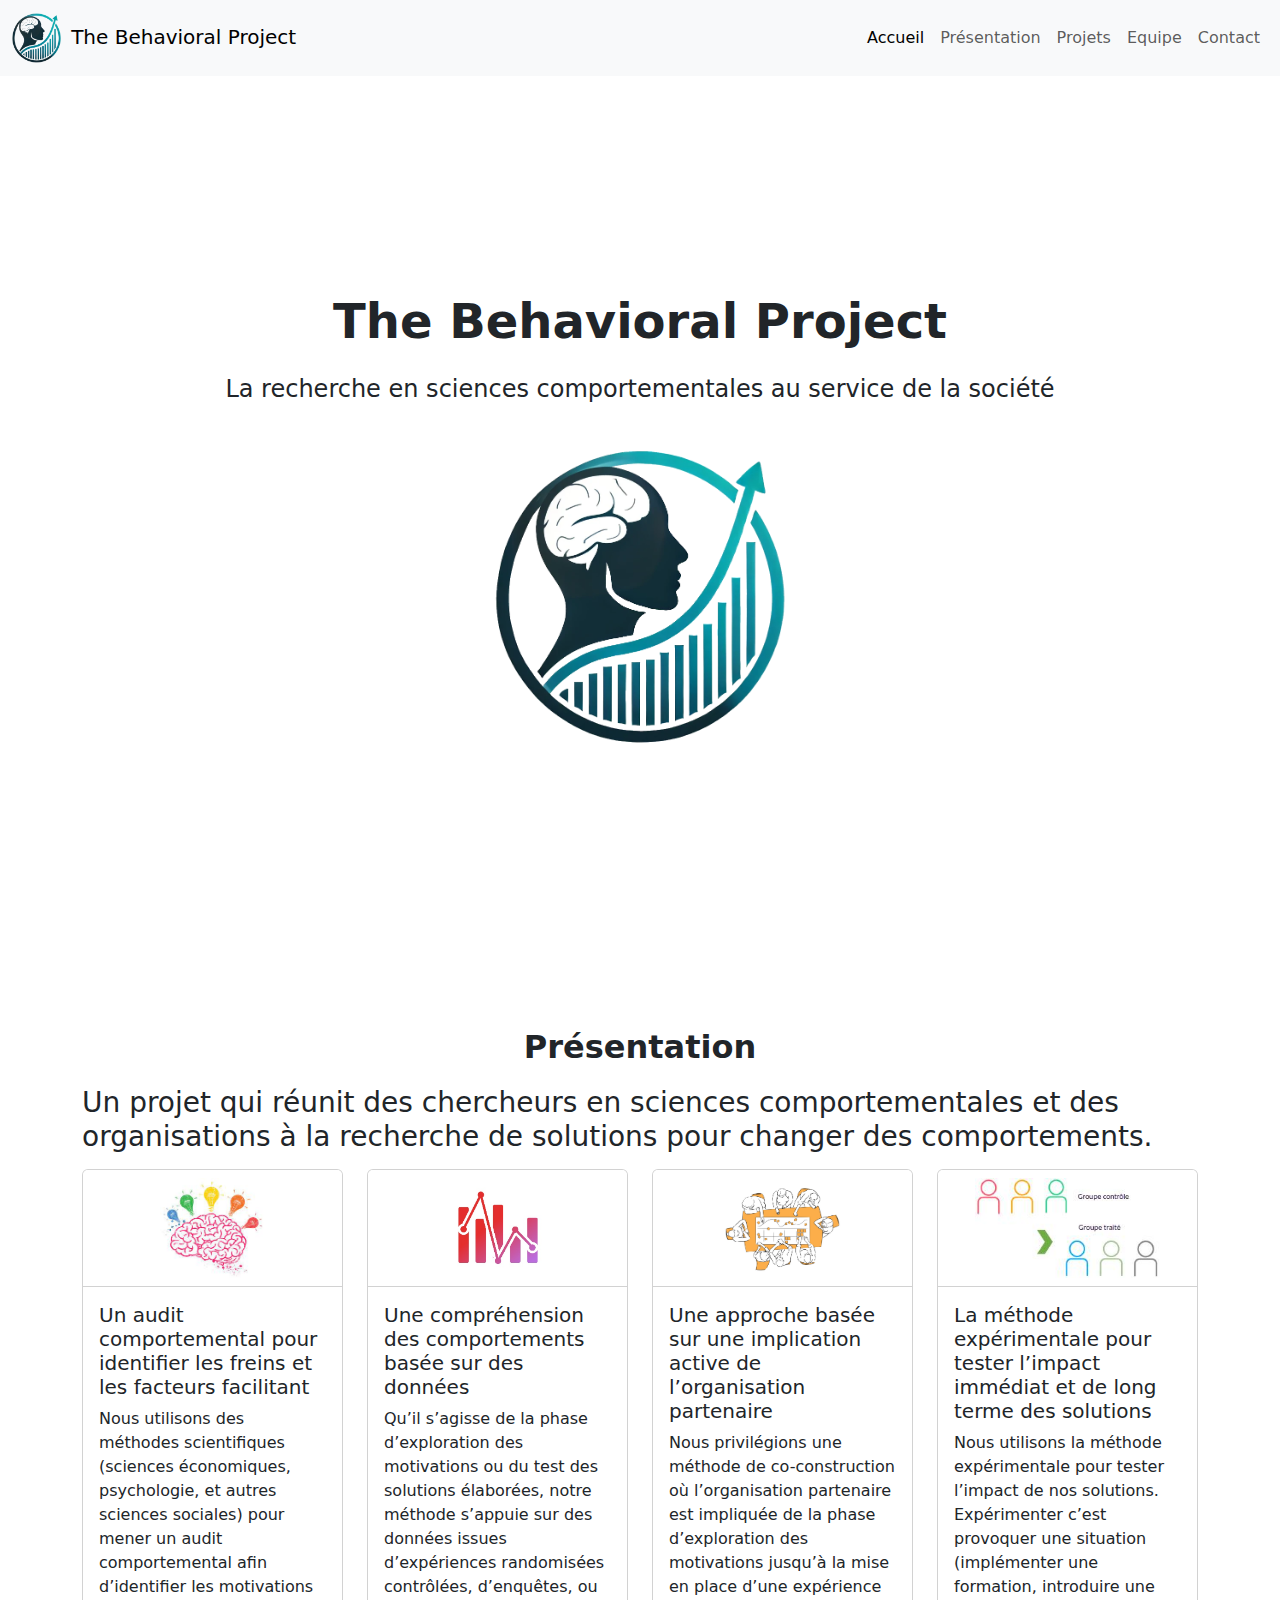
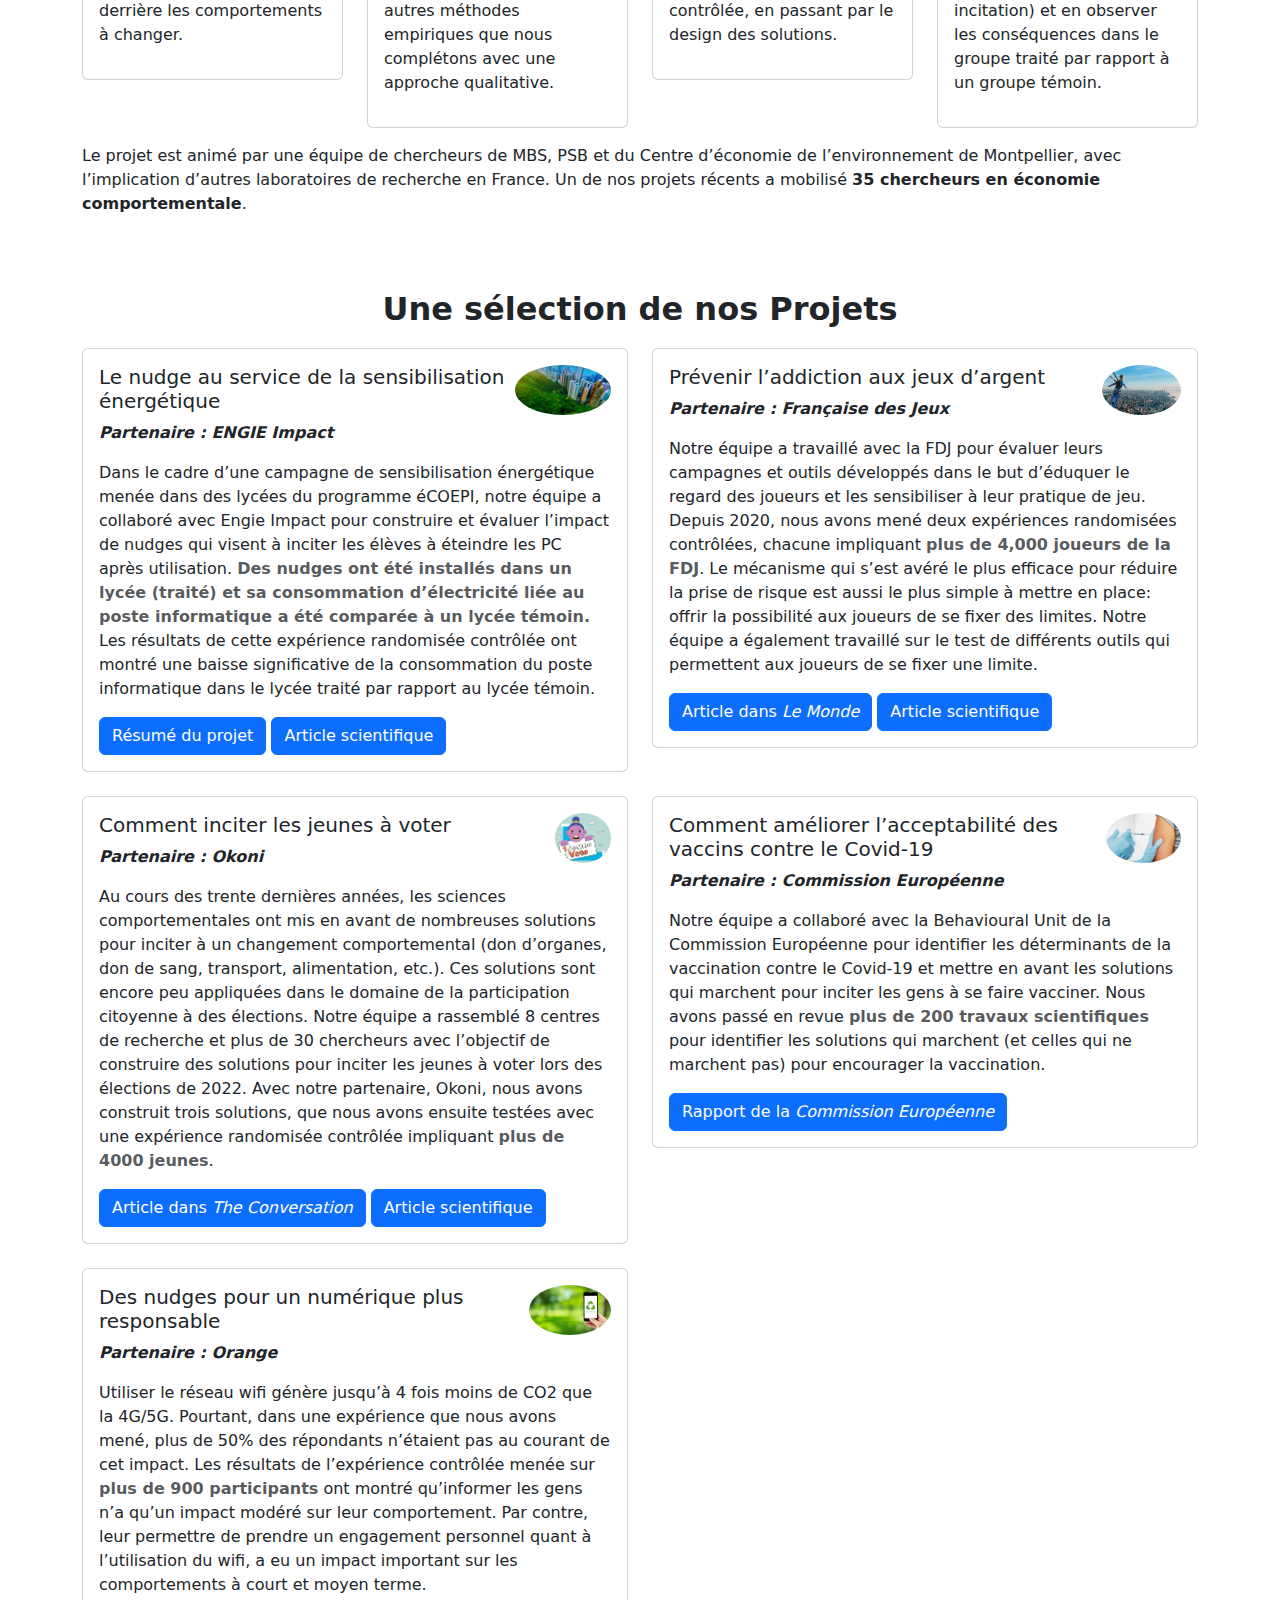
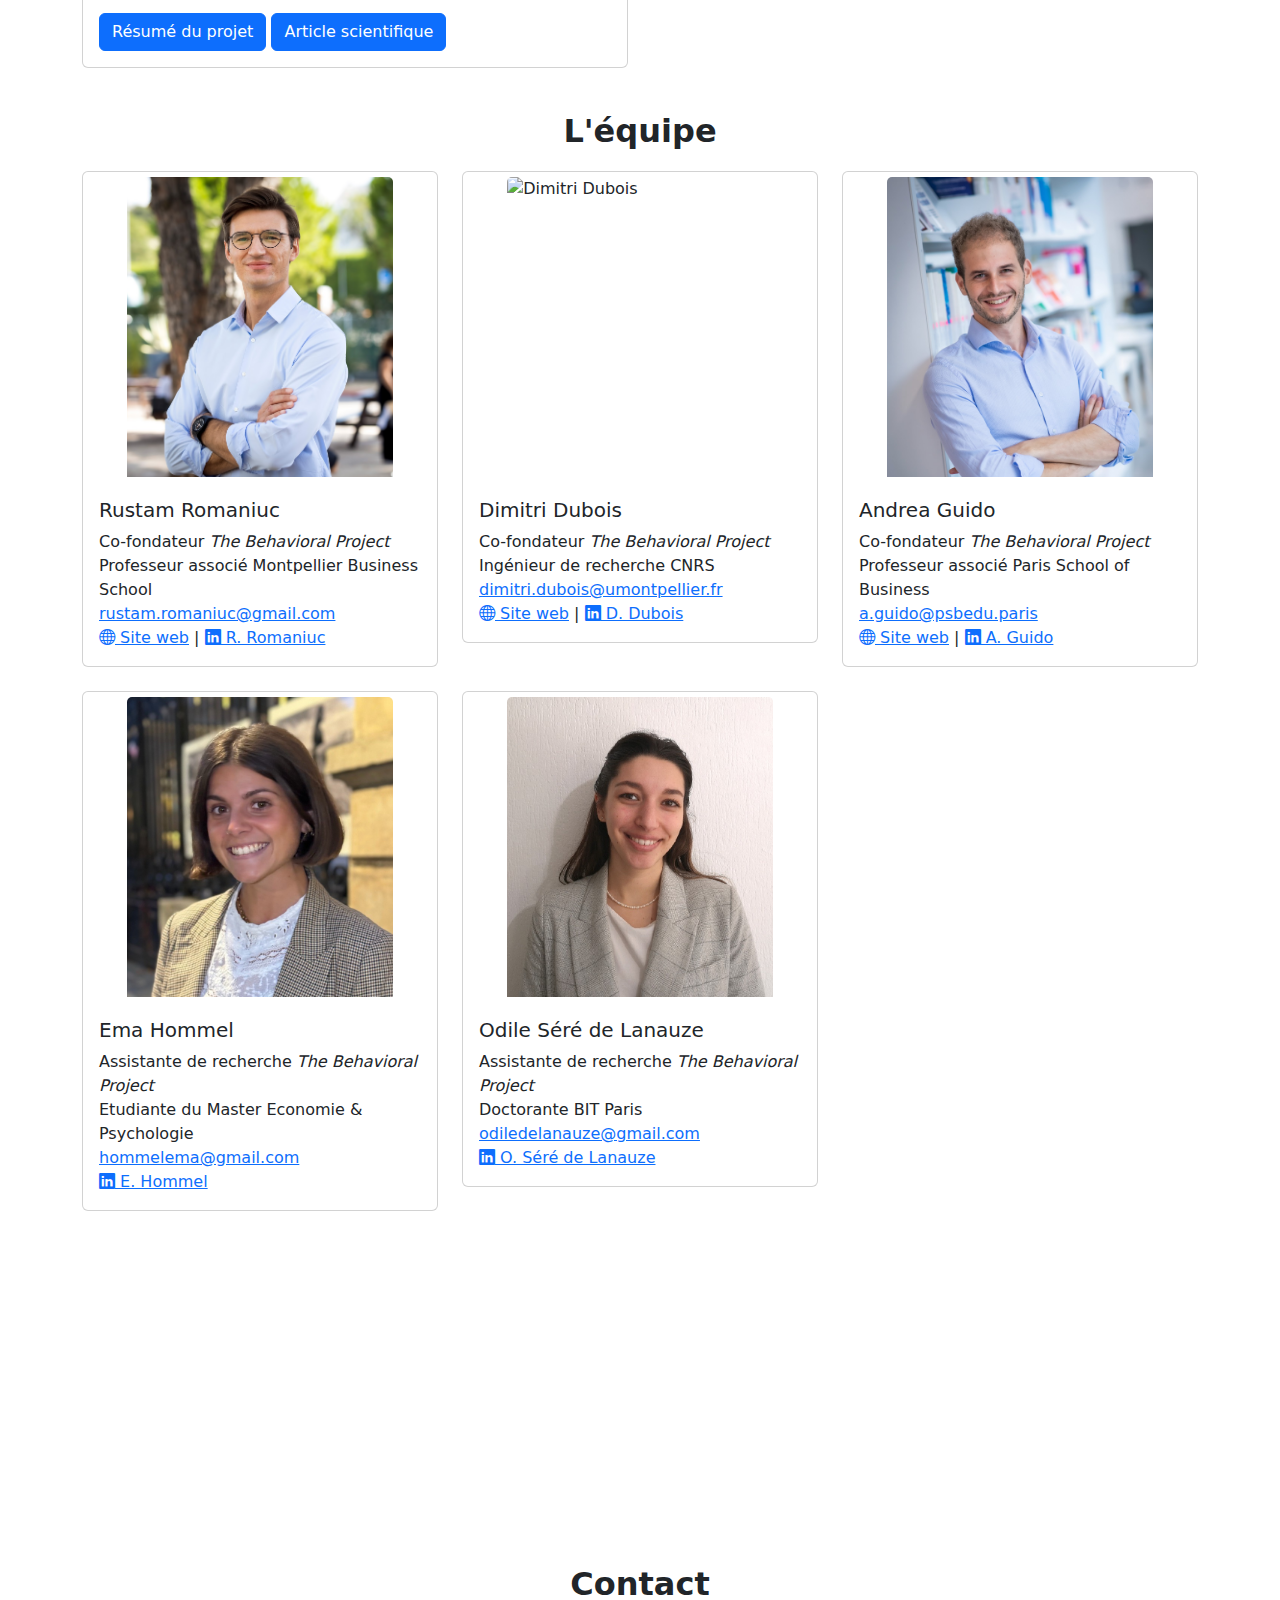
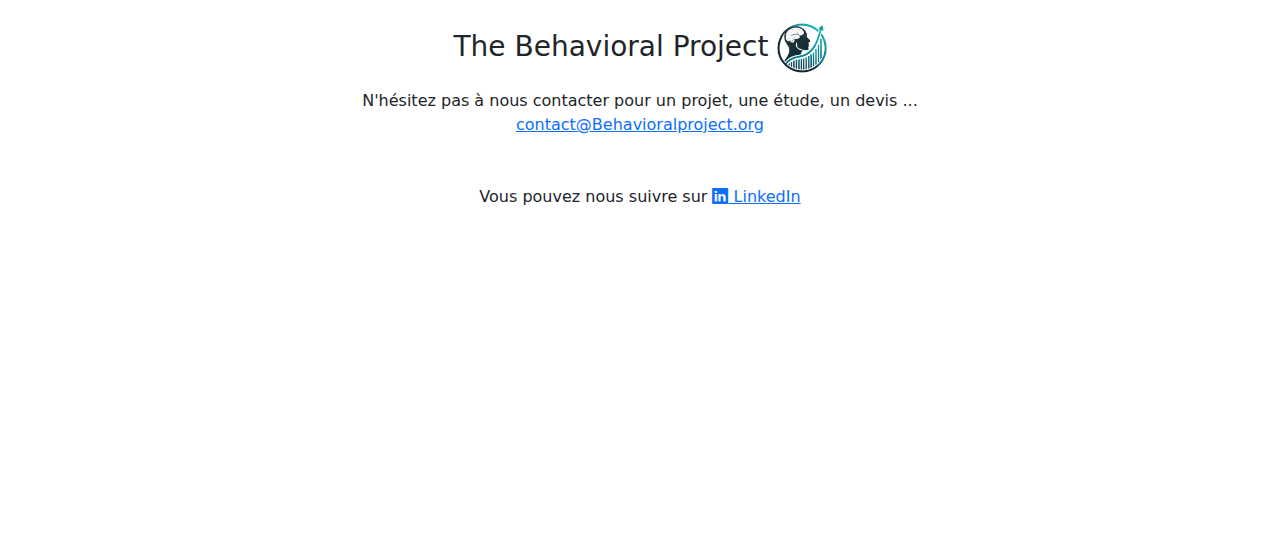
==== index.html @ 501f25bf "First version" ====
<!DOCTYPE html>
<html lang="fr">
<head>
    <meta charset="UTF-8">
    <meta name="viewport" content="width=device-width, initial-scale=1.0">
    <title>The Behavioral Project</title>
    <link href="https://cdn.jsdelivr.net/npm/bootstrap@5.3.0-alpha1/dist/css/bootstrap.min.css" rel="stylesheet">
    <link href="https://cdn.jsdelivr.net/npm/bootstrap-icons/font/bootstrap-icons.css" rel="stylesheet">
    <style>
        /* Correction pour éviter que le contenu ne soit caché derrière la barre de navigation fixe */
        body {
            padding-top: 70px; /* Ajustez cet espace selon la hauteur de la barre de navigation */
        }
        html {
            scroll-padding-top: 70px; /* Correction pour que le défilement place la section en haut */
        }
        .full-page-section {
            min-height: 100vh; /* La section occupe toute la hauteur de la fenêtre */
            display: flex;
            align-items: center; /* Centre le contenu verticalement */
            justify-content: center; /* Centre le contenu horizontalement */
        }
        .hero-section {
            padding: 100px 0;
            text-align: center;
        }
        .hero-title {
            font-size: 3rem;
            font-weight: bold;
        }
        .hero-subtitle {
            font-size: 1.5rem;
            margin-top: 20px;
        }
        .section-title {
            margin-top: 20px;
            margin-bottom: 20px;
            text-align: center;
            font-size: 2rem;
            font-weight: bold;
        }
        .card-img-top {
            width: 75%;             /* Largeur ajustée à 75% */
            height: 300px;          /* Hauteur fixe */
            object-fit: cover;      /* Recadre l'image pour couvrir l'espace */
            object-position: top;   /* Assure que le haut de l'image est toujours visible */
            display: block;         /* Nécessaire pour centrer l'image */
            margin: 5px auto;         /* Centre horizontalement l'image */
        }
        .linkedin-logo {
            width: 2em;  /* La largeur sera la même que la taille de la police de caractères de la ligne */
            height: auto; /* Garde les proportions de l'image */
            vertical-align: middle; /* Aligne verticalement l'image avec le texte */
        }
    </style>
</head>

<body>
    <!-- Navbar fixe -->
    <nav class="navbar navbar-expand-lg navbar-light bg-light fixed-top">
        <div class="container-fluid">
            <a class="navbar-brand" href="#"><img src="img/bp_logo.png" style="height: 50px; margin-right: 10px">The Behavioral Project</a>
            <button class="navbar-toggler" type="button" data-bs-toggle="collapse" data-bs-target="#navbarNav" aria-controls="navbarNav" aria-expanded="false" aria-label="Toggle navigation">
                <span class="navbar-toggler-icon"></span>
            </button>
            <div class="collapse navbar-collapse" id="navbarNav">
                <ul class="navbar-nav ms-auto">
                    <li class="nav-item">
                        <a class="nav-link active" href="#">Accueil</a>
                    </li>
                    <li class="nav-item">
                        <a class="nav-link" href="#presentation">Présentation</a>
                    </li>
                    <li class="nav-item">
                        <a class="nav-link" href="#projets">Projets</a>
                    </li>
                    <li class="nav-item">
                        <a class="nav-link" href="#equipe">Equipe</a>
                    </li>
                    <li class="nav-item">
                        <a class="nav-link" href="#contact">Contact</a>
                    </li>
                </ul>
            </div>
        </div>
    </nav>

    <!-- Hero Section -->
    <section class="full-page-section hero-section">
        <div class="container text-center">
            <h1 class="hero-title">The Behavioral Project</h1>
            <p class="hero-subtitle">La recherche en sciences comportementales au service de la société</p>
            <img src="img/bp_logo.png" alt="Logo" style="height :300px" class="mt-4">
        </div>
    </section>

    <!-- Présentation Section -->
    <section id="presentation" class="full-page-section">
        <div class="container">
            <h2 class="section-title">Présentation</h2>
            <h3 class="mb-3">
                Un projet qui réunit des chercheurs en sciences comportementales et des organisations à la recherche de solutions pour changer des comportements.
            </h3>
            <div class="row mb-3">
                <div class="col-md-3">
                    <div class="card">
                        <div class="card-header text-center bg-white">
                            <img src="img/projet_0.jpg" alt="proj0" style="height: 100px">
                        </div>
                        <div class="card-body">
                            <h5>Un audit comportemental pour identifier les freins et les facteurs facilitant</h5>
                            <p>
                                Nous utilisons des méthodes scientifiques (sciences économiques, psychologie, et autres sciences sociales) pour mener un audit comportemental afin d’identifier les motivations derrière les comportements à changer.
                            </p>
                        </div>
                    </div>
                </div>
                <div class="col-md-3">
                    <div class="card">
                        <div class="card-header text-center bg-white">
                            <img src="img/projet_1.jpg" alt="proj1" style="height: 100px">
                        </div>
                        <div class="card-body">
                            <h5>Une compréhension des comportements basée sur des données</h5>
                            <p>
                                Qu’il s’agisse de la phase d’exploration des motivations ou du test des solutions élaborées, notre méthode s’appuie sur des données issues d’expériences randomisées contrôlées, d’enquêtes, ou autres méthodes empiriques que nous complétons avec une approche qualitative.
                            </p>
                        </div>
                    </div>
                </div>
                <div class="col-md-3">
                    <div class="card">
                        <div class="card-header text-center bg-white">
                            <img src="img/projet_2.jpg" alt="proj2" style="height: 100px">
                        </div>
                        <div class="card-body">
                            <h5>Une approche basée sur une implication active de l’organisation partenaire</h5>
                            <p>
                                Nous privilégions une méthode de co-construction où l’organisation partenaire est impliquée de la phase d’exploration des motivations jusqu’à la mise en place d’une expérience contrôlée, en passant par le design des solutions.
                            </p>
                        </div>
                    </div>
                </div>
                <div class="col-md-3">
                    <div class="card">
                        <div class="card-header text-center bg-white">
                            <img src="img/projet_3.jpg" alt="proj3" style="height: 100px">
                        </div>
                        <div class="card-body">
                            <h5>La méthode expérimentale pour tester l’impact immédiat et de long terme des solutions</h5>
                            <p>
                                Nous utilisons la méthode expérimentale pour tester l’impact de nos solutions. Expérimenter c’est provoquer une situation (implémenter une formation, introduire une incitation) et en observer les conséquences dans le groupe traité par rapport à un groupe témoin.
                            </p>
                        </div>
                    </div>
                </div>
            </div>
            <p>
                Le projet est animé par une équipe de chercheurs de MBS, PSB et du Centre d’économie de l’environnement de Montpellier, avec l’implication d’autres laboratoires de recherche en France. Un de nos projets récents a mobilisé <strong>35 chercheurs en économie comportementale</strong>.
            </p>
        </div>
    </section>

    <!-- Projets Section -->
    <section id="projets" class="full-page-section">
        <div class="container">
            <h2 class="section-title">Une sélection de nos Projets</h2>
            <div class="row">
                <!-- Exemple de projet 1 -->
                <div class="col-md-6">
                    <div class="card mb-4">
                        <div class="card-body">
                            <img src="img/projet_engie.png" alt="Projet Engie" style="float: right; height: 50px; border-radius: 50%">
                            <h5 class="card-title">Le nudge au service de la sensibilisation énergétique</h5>
                            <p class="card-text fst-italic fw-bold">Partenaire : ENGIE Impact</p>
                            <p class="card-text">
                                Dans le cadre d’une campagne de sensibilisation énergétique menée dans des lycées du programme éCOEPI, notre équipe a collaboré avec Engie Impact pour construire et évaluer l’impact de nudges qui visent à inciter les élèves à éteindre les PC après utilisation. <span class="fw-bold text-muted">Des nudges ont été installés dans un lycée (traité) et sa consommation d’électricité liée au poste informatique a été comparée à un lycée témoin.</span> Les résultats de cette expérience randomisée contrôlée ont montré une baisse significative de la consommation du poste informatique dans le lycée traité par rapport au lycée témoin.
                            </p>
                            <a href="https://ecoepi.centre-valdeloire.fr/2024/01/16/le-nudge-au-service-de-la-sensibilisation-energetique/" target="_blank" class="btn btn-primary" title="Voir le résumé du projet">Résumé du projet</a>
                            <a href="https://hal.science/CEE-M/hal-04677585v1" target="_blank" class="btn btn-primary" title="Voir l'article scientifique issu de la collaboration">Article scientifique</a>
                        </div>
                    </div>
                </div>
                <!-- Exemple de projet 2 -->
                <div class="col-md-6">
                    <div class="card mb-4">
                        <div class="card-body">
                            <img src="img/projet_fdj.png" alt="Projet FDJ" style="float: right; height: 50px; border-radius: 50%">
                            <h5 class="card-title">Prévenir l’addiction aux jeux d’argent</h5>
                            <p class="card-text fst-italic fw-bold">Partenaire : Française des Jeux</p>
                            <p class="card-text">
                                Notre équipe a travaillé avec la FDJ pour évaluer leurs campagnes et outils développés dans le but d’éduquer le regard des joueurs et les sensibiliser à leur pratique de jeu. Depuis 2020, nous avons mené deux expériences randomisées contrôlées, chacune impliquant <span class="text-muted fw-bold">plus de 4,000 joueurs de la FDJ</span>. Le mécanisme qui s’est avéré le plus efficace pour réduire la prise de risque est aussi le plus simple à mettre en place: offrir la possibilité aux joueurs de se fixer des limites. Notre équipe a également travaillé sur le test de différents outils qui permettent aux joueurs de se fixer une limite.
                            </p>
                            <a href="https://www.lemonde.fr/idees/article/2024/08/12/comment-les-operateurs-de-jeu-d-argent-rendent-inutiles-les-outils-de-prevention-de-l-addiction_6277388_3232.html" target="_blank" class="btn btn-primary" title="Un résumé de nos travaux les plus récents sur les outils de prévention">
                            Article dans <span class="fst-italic">Le Monde</span></a>
                            <a href="https://hal.inrae.fr/hal-04193948v1/document" target="_blank" class="btn btn-primary" title="Voir l'article scientifique issu de la collaboration">Article scientifique</a>
                        </div>
                    </div>
                </div>
            </div>
            <div class="row">
                <!-- Exemple de projet 3 -->
                <div class="col-md-6">
                    <div class="card mb-4">
                        <div class="card-body">
                            <img src="img/projet_vote.png" alt="Projet Vote" style="float: right; height: 50px; border-radius: 50%">
                            <h5 class="card-title">Comment inciter les jeunes à voter</h5>
                            <p class="card-text fst-italic fw-bold">Partenaire : Okoni</p>
                            <p class="card-text">
                                Au cours des trente dernières années, les sciences comportementales ont mis en avant de nombreuses solutions pour inciter à un changement comportemental (don d’organes, don de sang, transport, alimentation, etc.). Ces solutions sont encore peu appliquées dans le domaine de la participation citoyenne à des élections. Notre équipe a rassemblé 8 centres de recherche et plus de 30 chercheurs avec l’objectif de construire des solutions pour inciter les jeunes à voter lors des élections de 2022. Avec notre partenaire, Okoni, nous avons construit trois solutions, que nous avons ensuite testées avec une expérience randomisée contrôlée impliquant <span class="text-muted fw-bold">plus de 4000 jeunes</span>.
                            </p>
                            <a href="https://theconversation.com/comment-faire-pour-inciter-les-jeunes-a-voter-179245" target="_blank" class="btn btn-primary" title="Un résumé du projet">Article dans <span class="fst-italic">The Conversation</span></a>
                            <a href="https://hal.inrae.fr/hal-04677596" target="_blank" class="btn btn-primary" title="Voir l'article scientifique issu de la collaboration">Article scientifique</a>
                        </div>
                    </div>
                </div>
                <!-- Exemple de projet 4 -->
                <div class="col-md-6">
                    <div class="card mb-4">
                        <div class="card-body">
                            <img src="img/projet_vaccination.png" alt="Projet Vaccination" style="float: right; height: 50px; border-radius: 50%">
                            <h5 class="card-title">Comment améliorer l’acceptabilité des vaccins contre le Covid-19</h5>
                            <p class="card-text fst-italic fw-bold">Partenaire : Commission Européenne</p>
                            <p class="card-text">
                                Notre équipe a collaboré avec la Behavioural Unit de la Commission Européenne pour identifier les déterminants de la vaccination contre le Covid-19 et mettre en avant les solutions qui marchent pour inciter les gens à se faire vacciner. Nous avons passé en revue <span class="text-muted fw-bold">plus de 200 travaux scientifiques</span> pour identifier les solutions qui marchent (et celles qui ne marchent pas) pour encourager la vaccination.
                            </p>
                            <a href="https://publications.jrc.ec.europa.eu/repository/handle/JRC133066" target="_blank" class="btn btn-primary" title="Consulter le rapport publié par la Commission">Rapport de la <span class="fst-italic">Commission Européenne</span></a>
                        </div>
                    </div>
                </div>
            </div>
            <div class="row">
                <!-- Exemple de projet 3 -->
                <div class="col-md-6">
                    <div class="card mb-4">
                        <div class="card-body">
                            <img src="img/projet_orange.png" alt="Projet Orange" style="float: right; height: 50px; border-radius: 50%">
                            <h5 class="card-title">Des nudges pour un numérique plus responsable</h5>
                            <p class="card-text fst-italic fw-bold">Partenaire : Orange</p>
                            <p class="card-text">
                                Utiliser le réseau wifi génère jusqu’à 4 fois moins de CO2 que la 4G/5G. Pourtant, dans une expérience que nous avons mené, plus de 50% des répondants n’étaient pas au courant de cet impact. Les résultats de l’expérience contrôlée menée sur <span class="text-muted fw-bold">plus de 900 participants</span> ont montré qu’informer les gens n’a qu’un impact modéré sur leur comportement. Par contre, leur permettre de prendre un engagement personnel quant à l’utilisation du wifi, a eu un impact important sur les comportements à court et moyen terme.
                            </p>
                            <a href="https://hellofuture.orange.com/fr/des-nudges-pour-un-numerique-plus-responsable/" target="_blank" class="btn btn-primary" title="Un résumé du projet">Résumé du projet</a>
                            <a href="https://www.dropbox.com/scl/fi/n9dowexms2jt3n5m6xgm1/V9.pdf?rlkey=mkzv5gcsxmkw0r4hv6vnd8vy9&dl=0" target="_blank" class="btn btn-primary" title="Voir l'article scientifique issu de la collaboration">Article scientifique</a>
                        </div>
                    </div>
                </div>
                <!-- Exemple de projet 6 -->
                <div class="col-md-6">
                    <!-- <div class="card mb-4">
                        <div class="card-body">
                            <h5 class="card-title">Comment améliorer l’acceptabilité des vaccins contre le Covid-19</h5>
                            <p class="card-text fst-italic fw-bold">Partenaire : Commission Européenne</p>
                            <p class="card-text">
                                Notre équipe a collaboré avec la Behavioural Unit de la Commission Européenne pour identifier les déterminants de la vaccination contre le Covid-19 et mettre en avant les solutions qui marchent pour inciter les gens à se faire vacciner. Nous avons passé en revue <span class="text-muted fw-bold">plus de 200 travaux scientifiques</span> pour identifier les solutions qui marchent (et celles qui ne marchent pas) pour encourager la vaccination.
                            </p>
                            <a href="https://publications.jrc.ec.europa.eu/repository/handle/JRC133066" target="_blank" class="btn btn-primary" title="Consulter le rapport publié par la Commission">Rapport publié par la Commission</a>
                        </div>
                    </div> -->
                </div>
            </div>

        </div>
    </section>

    <!-- Equipe Section -->
    <section id="equipe" class="full-page-section">
        <div class="container">
            <h2 class="section-title">L'équipe</h2>
            <div class="row">
                <div class="col-md-4">
                    <div class="card mb-4">
                        <img src="img/Rustam_Romaniuc.jpg" class="card-img-top" alt="Rustam Romaniuc">
                        <div class="card-body">
                            <h5 class="card-title">Rustam Romaniuc</h5>
                            <p class="card-text">
                                Co-fondateur <span class="fst-italic">The Behavioral Project</span><br>
                                Professeur associé Montpellier Business School<br>
                                <a href="mailto:rustam.romaniuc@gmail.com">rustam.romaniuc@gmail.com</a><br>
                                <a href="https://sites.google.com/site/rustamromaniuc/home" target="_blank"><i class="bi bi-globe"></i> Site web</a> |                                <a href="https://www.linkedin.com/in/rustam-romaniuc-5b9aa233/" target="_blank"><i class="bi bi-linkedin"></i> R. Romaniuc</a>
                            </p>
                        </div>
                    </div>
                </div>
                <div class="col-md-4">
                    <div class="card mb-4">
                        <img src="img/Dimitri_Dubois.png" class="card-img-top" alt="Dimitri Dubois">
                        <div class="card-body">
                            <h5 class="card-title">Dimitri Dubois</h5>
                            <p class="card-text">
                                Co-fondateur <span class="fst-italic">The Behavioral Project</span><br>
                                Ingénieur de recherche CNRS<br>
                                <a href="mailto:dimitri.dubois@umontpellier.fr">dimitri.dubois@umontpellier.fr</a> <br>
                                <a href="https://www.duboishome.info/dimitri/" target="_blank"><i class="bi bi-globe"></i> Site web</a> |                                <a href="https://www.linkedin.com/in/dimitridubois/" target="_blank"><i class="bi bi-linkedin"></i> D. Dubois</a>

                            </p>
                        </div>
                    </div>
                </div>
                <div class="col-md-4">
                    <div class="card mb-4">
                        <img src="img/Andrea_Guido.jpg" class="card-img-top" alt="Andrea Guido">
                        <div class="card-body">
                            <h5 class="card-title">Andrea Guido</h5>
                            <p class="card-text">
                                Co-fondateur <span class="fst-italic">The Behavioral Project</span><br>
                                Professeur associé Paris School of Business<br>
                                <a href="mailto:a.guido@psbedu.paris">a.guido@psbedu.paris</a> <br>
                                <a href="https://sites.google.com/site/andreaguidouni/home" target="_blank"><i class="bi bi-globe"></i> Site web</a> |                                <a href="https://www.linkedin.com/in/andrea-guido-709583216/" target="_blank"><i class="bi bi-linkedin"></i> A. Guido</a>
                            </p>
                        </div>
                    </div>
                </div>
            </div>
            <!-- seconde ligne de membres -->
            <div class="row">
                <div class="col-md-4">
                    <div class="card mb-4">
                        <img src="img/Ema_Hommel.jpg" class="card-img-top" alt="Ema Hommel">
                        <div class="card-body">
                            <h5 class="card-title">Ema Hommel</h5>
                            <p class="card-text">
                                Assistante de recherche <span class="fst-italic">The Behavioral Project</span><br>
                                Etudiante du Master Economie & Psychologie<br>
                                <a href="mailto:hommelema@gmail.com">hommelema@gmail.com</a><br>
                                <a href="https://www.linkedin.com/in/ema-hommel-837ab4263/" target="_blank"><i class="bi bi-linkedin"></i> E. Hommel</a>
                            </p>
                        </div>
                    </div>
                </div>
                <div class="col-md-4">
                    <div class="card mb-4">
                        <img src="img/Odile_SereDeLanauze.jpg" class="card-img-top" alt="Odile Séré de Lanauze">
                        <div class="card-body">
                            <h5 class="card-title">Odile Séré de Lanauze</h5>
                            <p class="card-text">
                                Assistante de recherche <span class="fst-italic">The Behavioral Project</span><br>
                                Doctorante BIT Paris<br>
                                <a href="mailto:odiledelanauze@gmail.com">odiledelanauze@gmail.com</a> <br>
                                <a href="https://www.linkedin.com/in/odile-s%C3%A9r%C3%A9-de-lanauze-034b33207/" target="_blank"><i class="bi bi-linkedin"></i> O. Séré de Lanauze</a>

                            </p>
                        </div>
                    </div>
                </div>
                <div class="col-md-4">
                    <!-- <div class="card mb-4">
                        <img src="img/Andrea_Guido.jpg" class="card-img-top" alt="Andrea Guido">
                        <div class="card-body">
                            <h5 class="card-title">Andrea Guido</h5>
                            <p class="card-text">
                                Co-fondateur <span class="fst-italic">The Behavioral Project</span><br>
                                Professeur associé Paris School of Business<br>
                                <a href="mailto:a.guido@psbedu.paris">a.guido@psbedu.paris</a> <br>
                                <a href="https://sites.google.com/site/andreaguidouni/home" target="_blank"><i class="bi bi-globe"></i> Site web</a> |                                <a href="https://www.linkedin.com/in/andrea-guido-709583216/" target="_blank"><i class="bi bi-linkedin"></i> A. Guido</a>
                            </p>
                        </div>
                    </div> -->
                </div>
            </div>
        </div>
    </section>

    <!-- Contact Section -->
    <section id="contact" class="full-page-section">
        <div class="container text-center">
            <h2 class="section-title">Contact</h2>
            <h3 class="mb-3">The Behavioral Project <img src="img/bp_logo.png" alt="The Behavioral Project" style="height: 50px"></h3>
            <p>
                N'hésitez pas à nous contacter pour un projet, une étude, un devis ... <br>
                <a href="mailto:contact@Behavioralproject.org">contact@Behavioralproject.org</a>
            </p>
            <p class="mt-5">
                Vous pouvez nous suivre sur
                <a href="https://www.linkedin.com/company/behavior-solutions-for-good/"><i class="bi bi-linkedin"></i> LinkedIn</a>
            </p>
        </div>
    </section>

    <script src="https://cdn.jsdelivr.net/npm/bootstrap@5.3.0-alpha1/dist/js/bootstrap.bundle.min.js"></script>
</body>
</html>
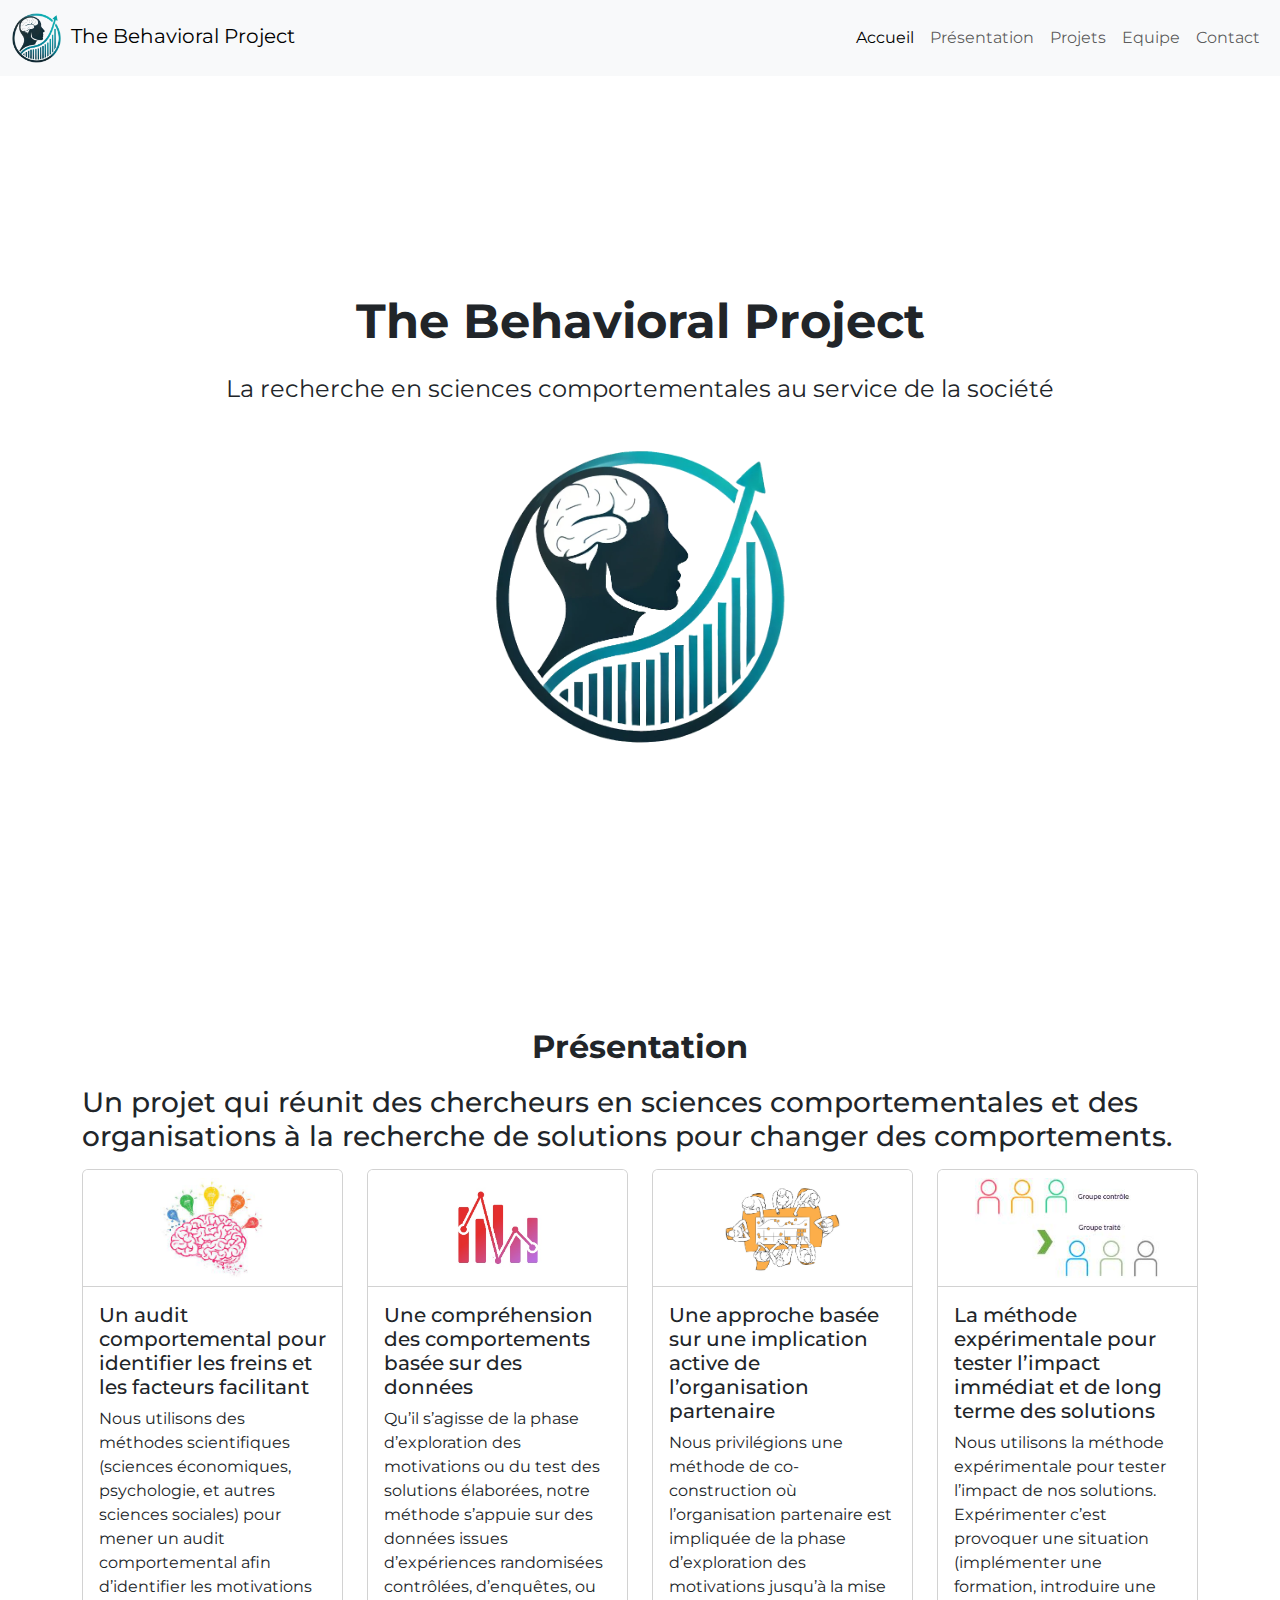
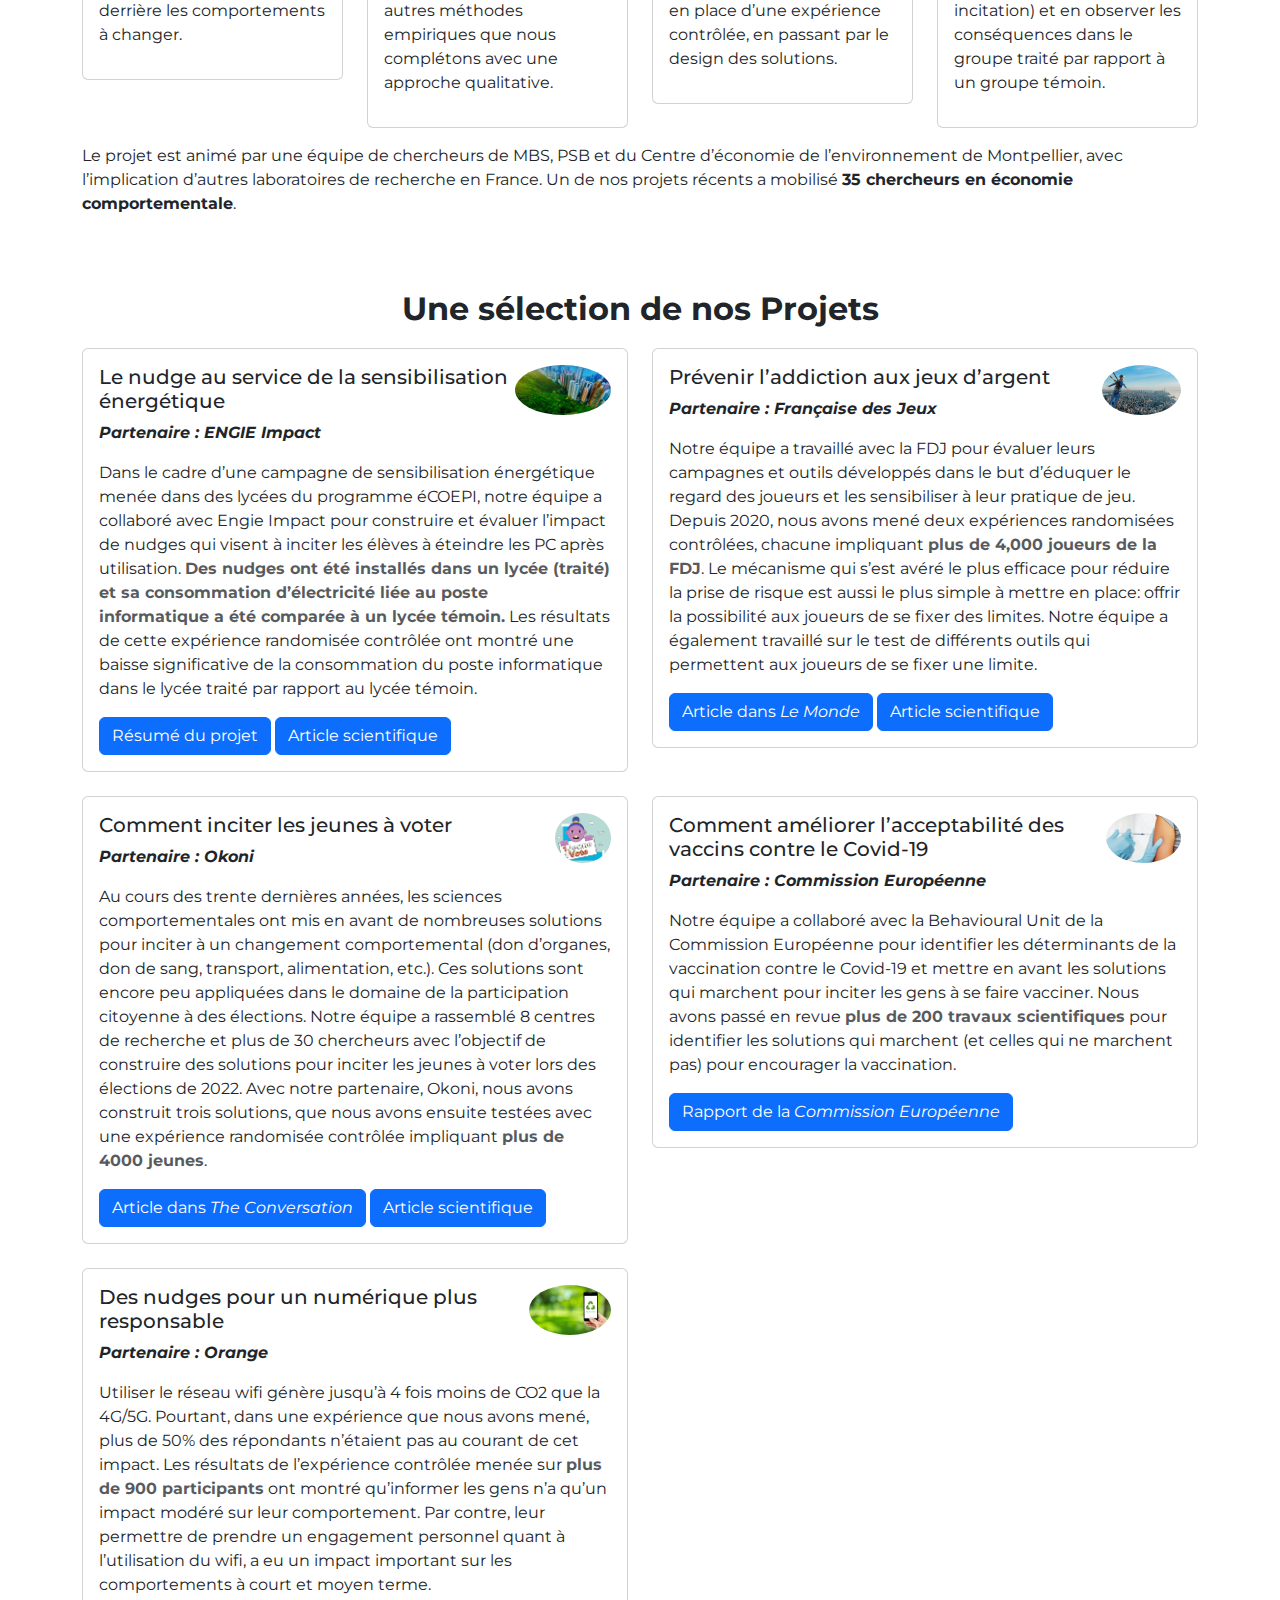
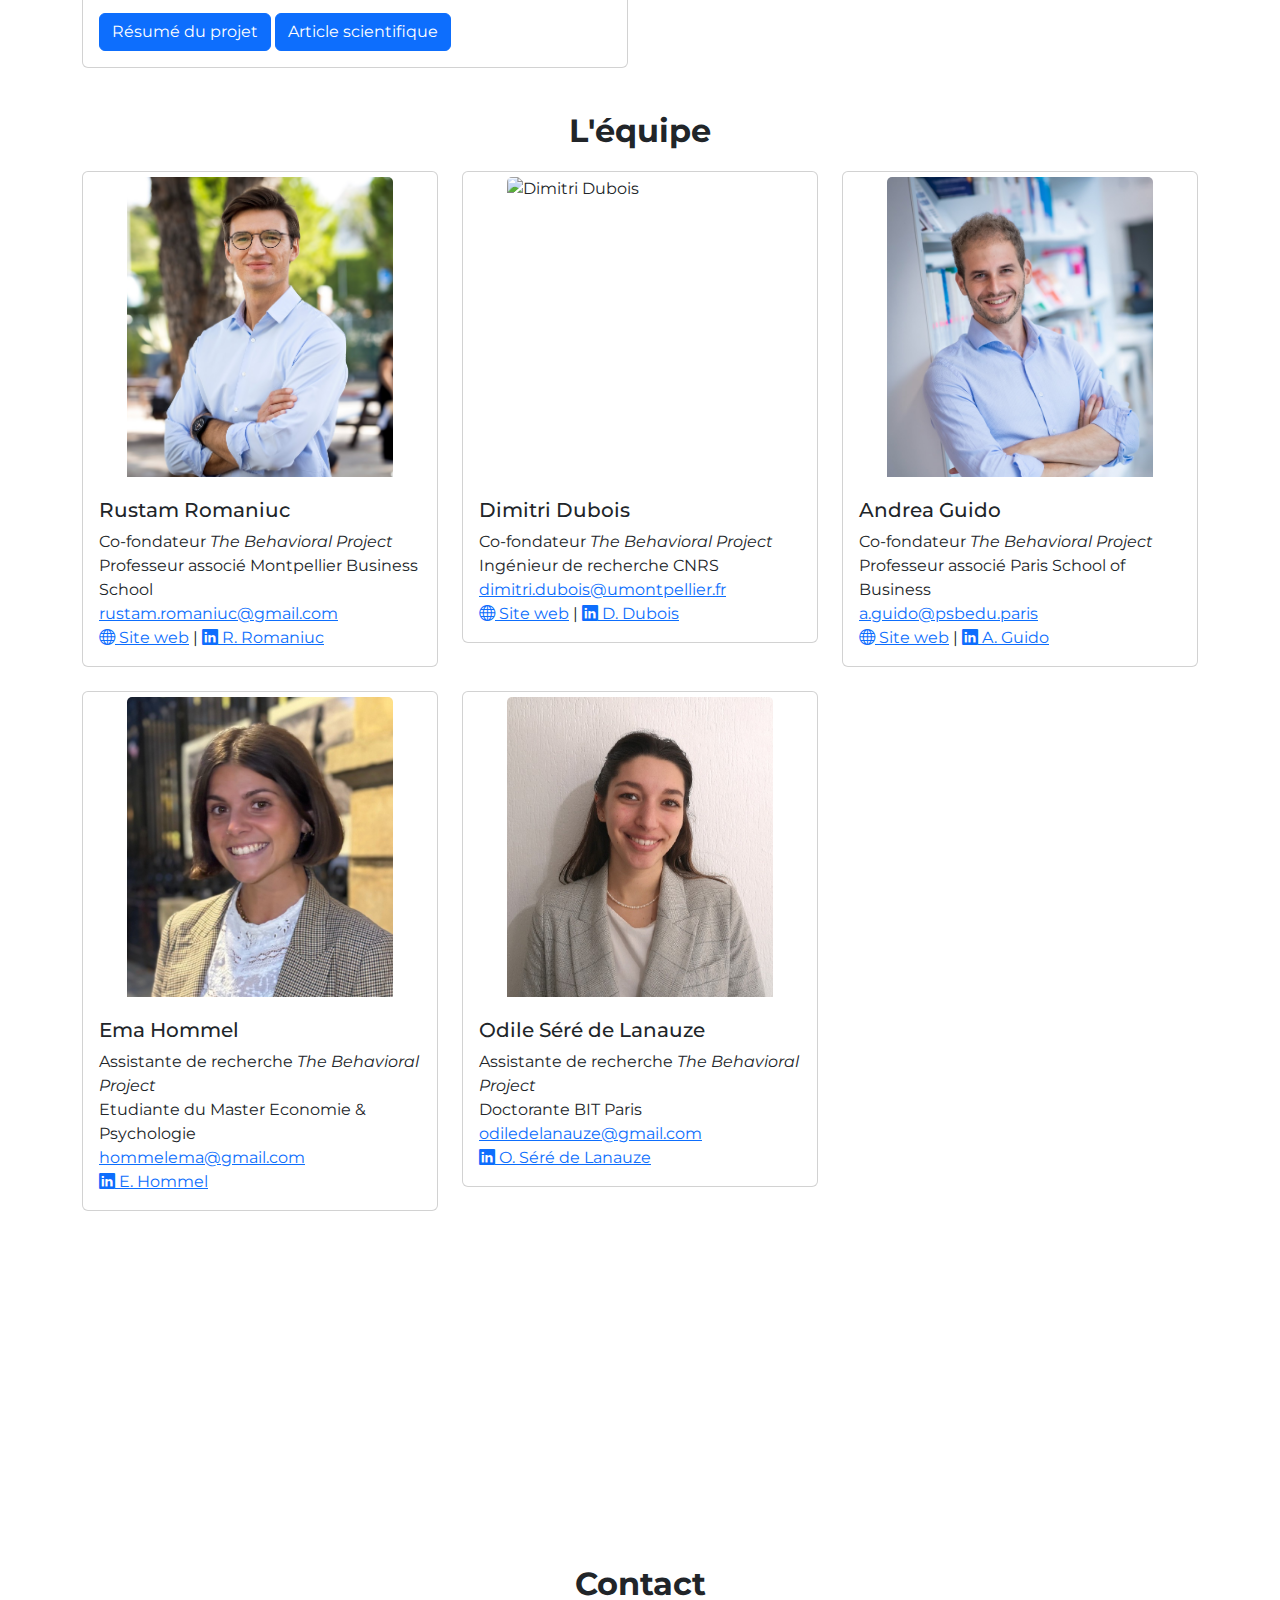
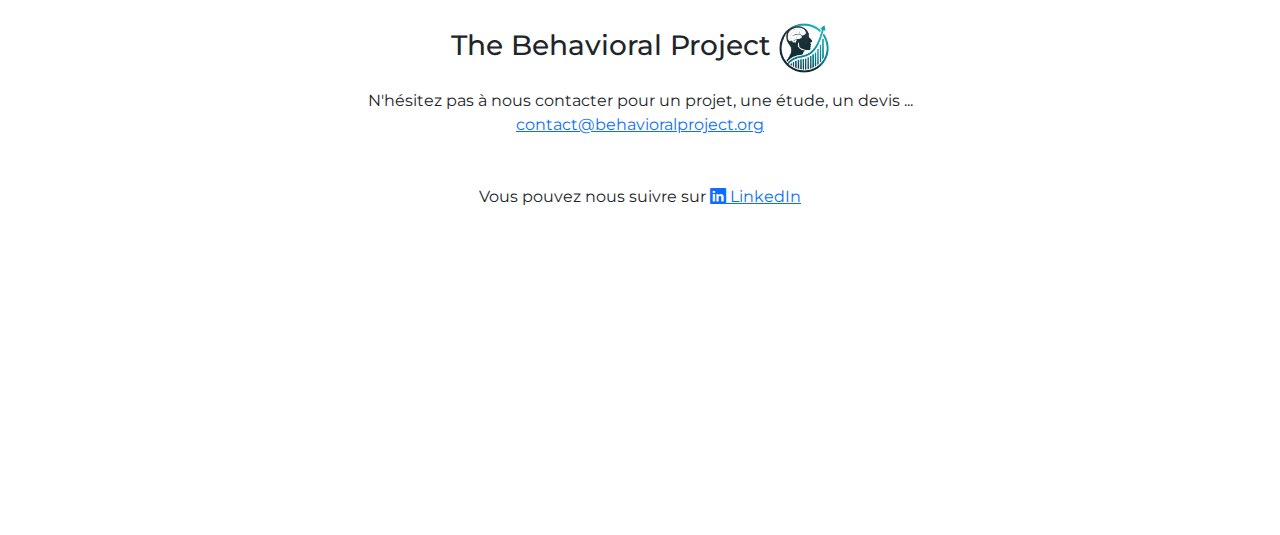
==== commit 36bd8893: "Changement police et correction mail contact" ====
--- a/index.html
+++ b/index.html
@@ -1,14 +1,25 @@
 <!DOCTYPE html>
 <html lang="fr">
 <head>
+    <!-- Google tag (gtag.js) -->
+    <script async src="https://www.googletagmanager.com/gtag/js?id=G-NBPN9Z48FG"></script>
+    <script>
+      window.dataLayer = window.dataLayer || [];
+      function gtag(){dataLayer.push(arguments);}
+      gtag('js', new Date());
+
+      gtag('config', 'G-NBPN9Z48FG');
+    </script>
     <meta charset="UTF-8">
     <meta name="viewport" content="width=device-width, initial-scale=1.0">
     <title>The Behavioral Project</title>
+    <link href="https://fonts.googleapis.com/css2?family=Montserrat:wght@300;400;500&display=swap" rel="stylesheet">
     <link href="https://cdn.jsdelivr.net/npm/bootstrap@5.3.0-alpha1/dist/css/bootstrap.min.css" rel="stylesheet">
     <link href="https://cdn.jsdelivr.net/npm/bootstrap-icons/font/bootstrap-icons.css" rel="stylesheet">
     <style>
         /* Correction pour éviter que le contenu ne soit caché derrière la barre de navigation fixe */
         body {
+            font-family: 'Montserrat', sans-serif;
             padding-top: 70px; /* Ajustez cet espace selon la hauteur de la barre de navigation */
         }
         html {
@@ -181,6 +192,7 @@
                         </div>
                     </div>
                 </div>
+
                 <!-- Exemple de projet 2 -->
                 <div class="col-md-6">
                     <div class="card mb-4">
@@ -198,6 +210,7 @@
                     </div>
                 </div>
             </div>
+
             <div class="row">
                 <!-- Exemple de projet 3 -->
                 <div class="col-md-6">
@@ -214,6 +227,7 @@
                         </div>
                     </div>
                 </div>
+
                 <!-- Exemple de projet 4 -->
                 <div class="col-md-6">
                     <div class="card mb-4">
@@ -229,6 +243,7 @@
                     </div>
                 </div>
             </div>
+
             <div class="row">
                 <!-- Exemple de projet 3 -->
                 <div class="col-md-6">
@@ -245,6 +260,7 @@
                         </div>
                     </div>
                 </div>
+
                 <!-- Exemple de projet 6 -->
                 <div class="col-md-6">
                     <!-- <div class="card mb-4">
@@ -259,7 +275,6 @@
                     </div> -->
                 </div>
             </div>
-
         </div>
     </section>
 
@@ -368,7 +383,7 @@
             <h3 class="mb-3">The Behavioral Project <img src="img/bp_logo.png" alt="The Behavioral Project" style="height: 50px"></h3>
             <p>
                 N'hésitez pas à nous contacter pour un projet, une étude, un devis ... <br>
-                <a href="mailto:contact@Behavioralproject.org">contact@Behavioralproject.org</a>
+                <a href="mailto:contact@Behavioralproject.org">contact@behavioralproject.org</a>
             </p>
             <p class="mt-5">
                 Vous pouvez nous suivre sur
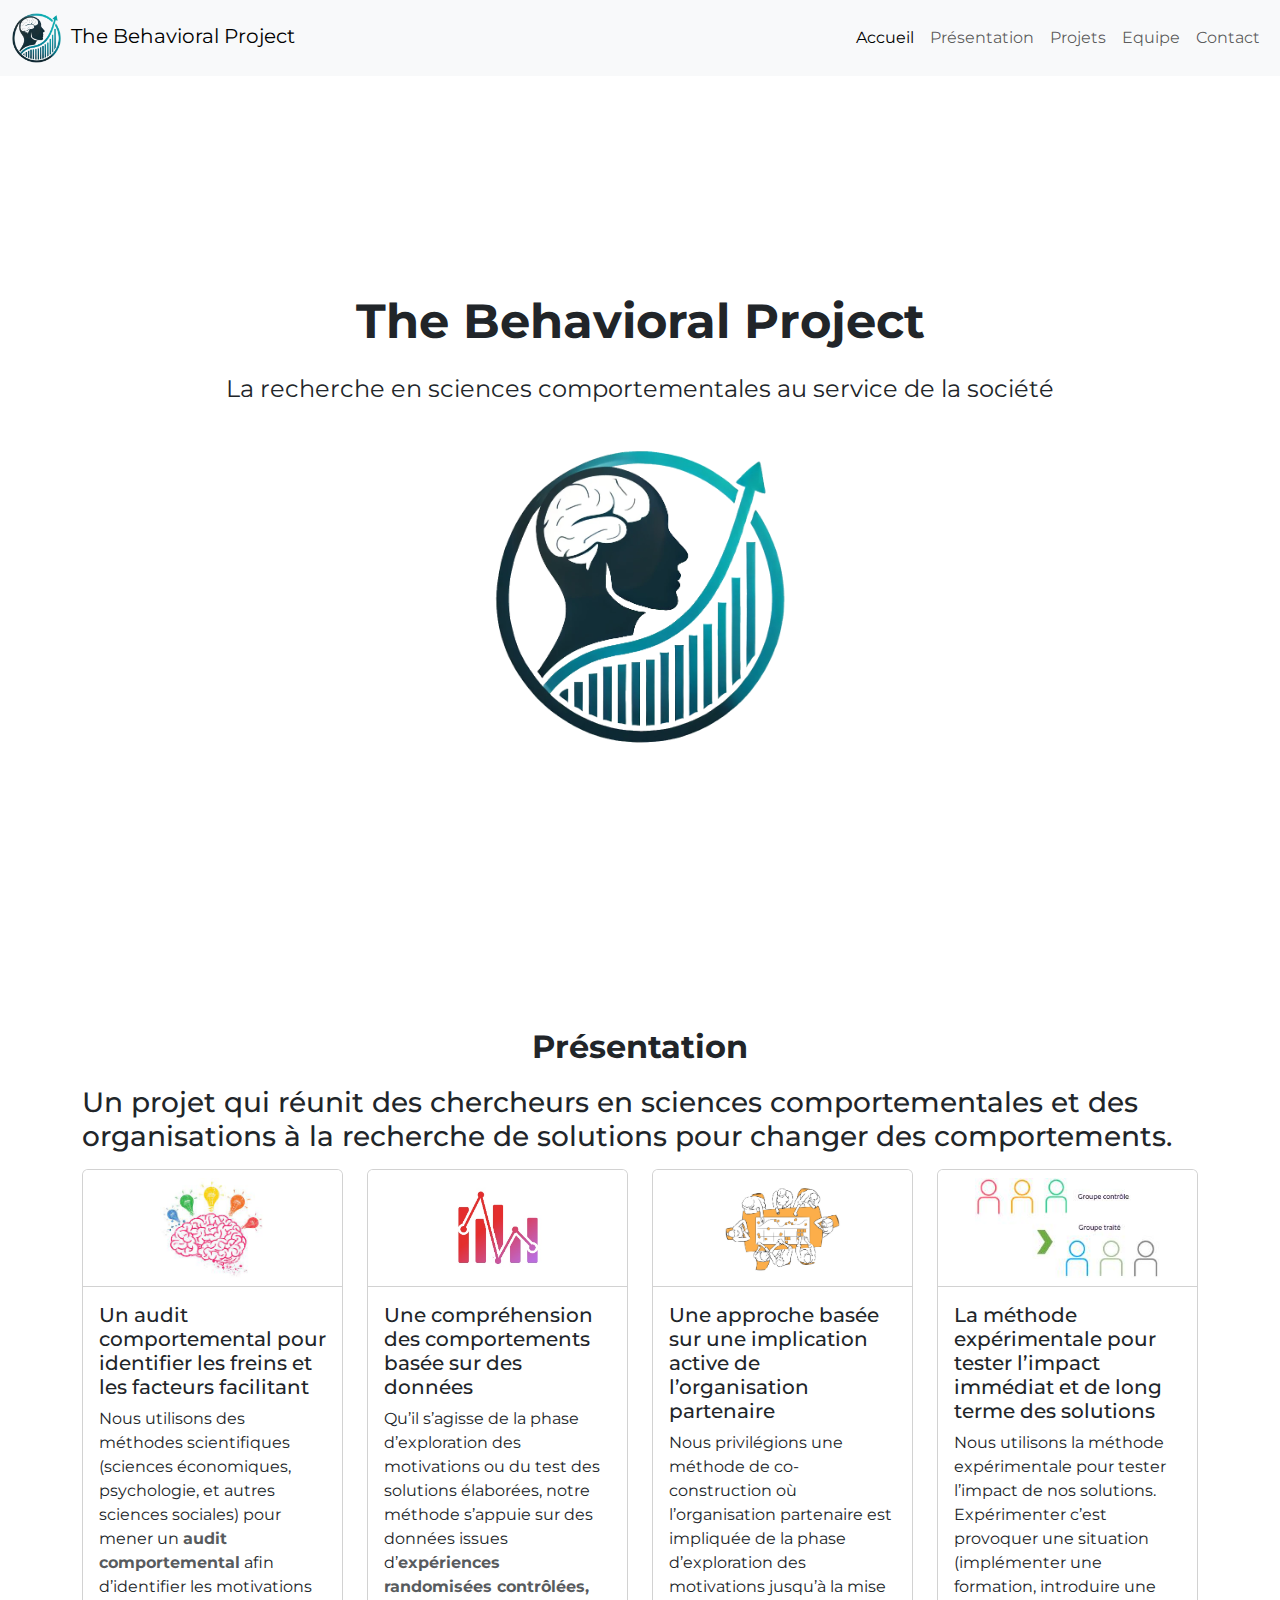
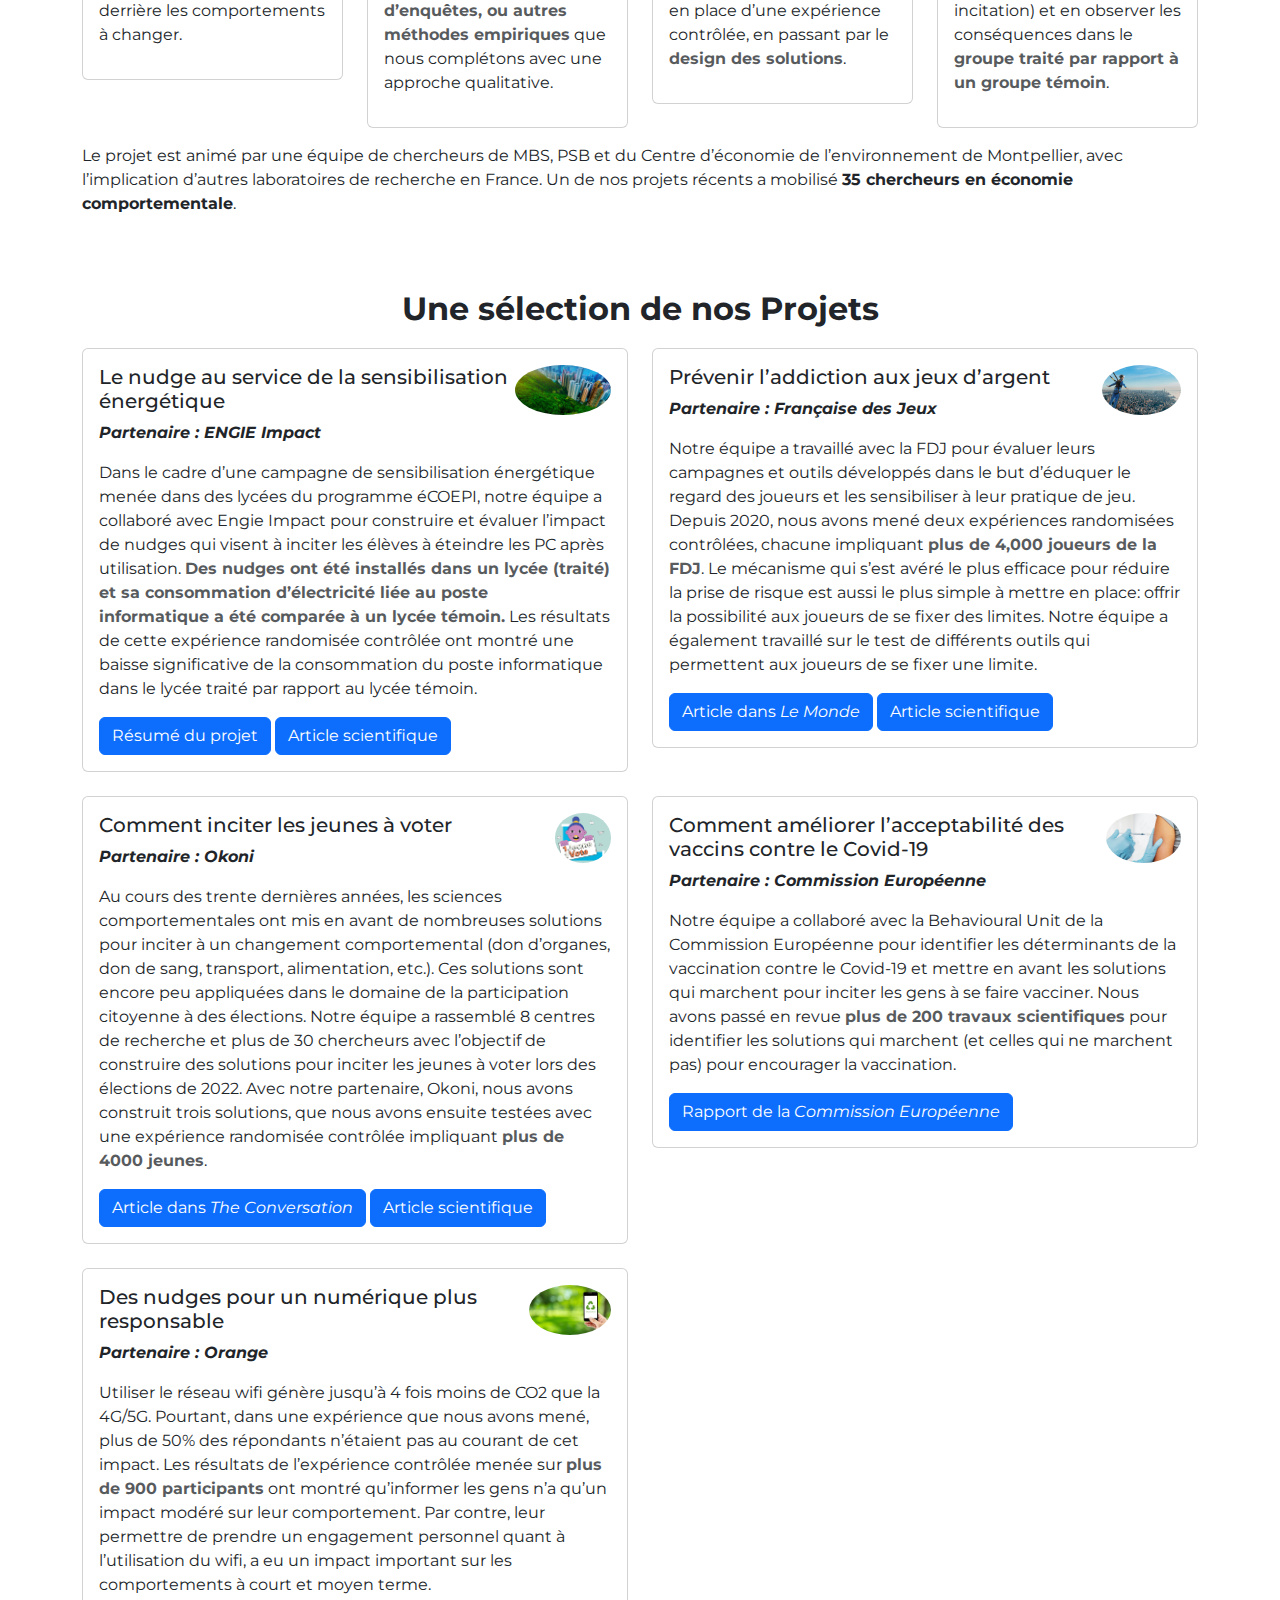
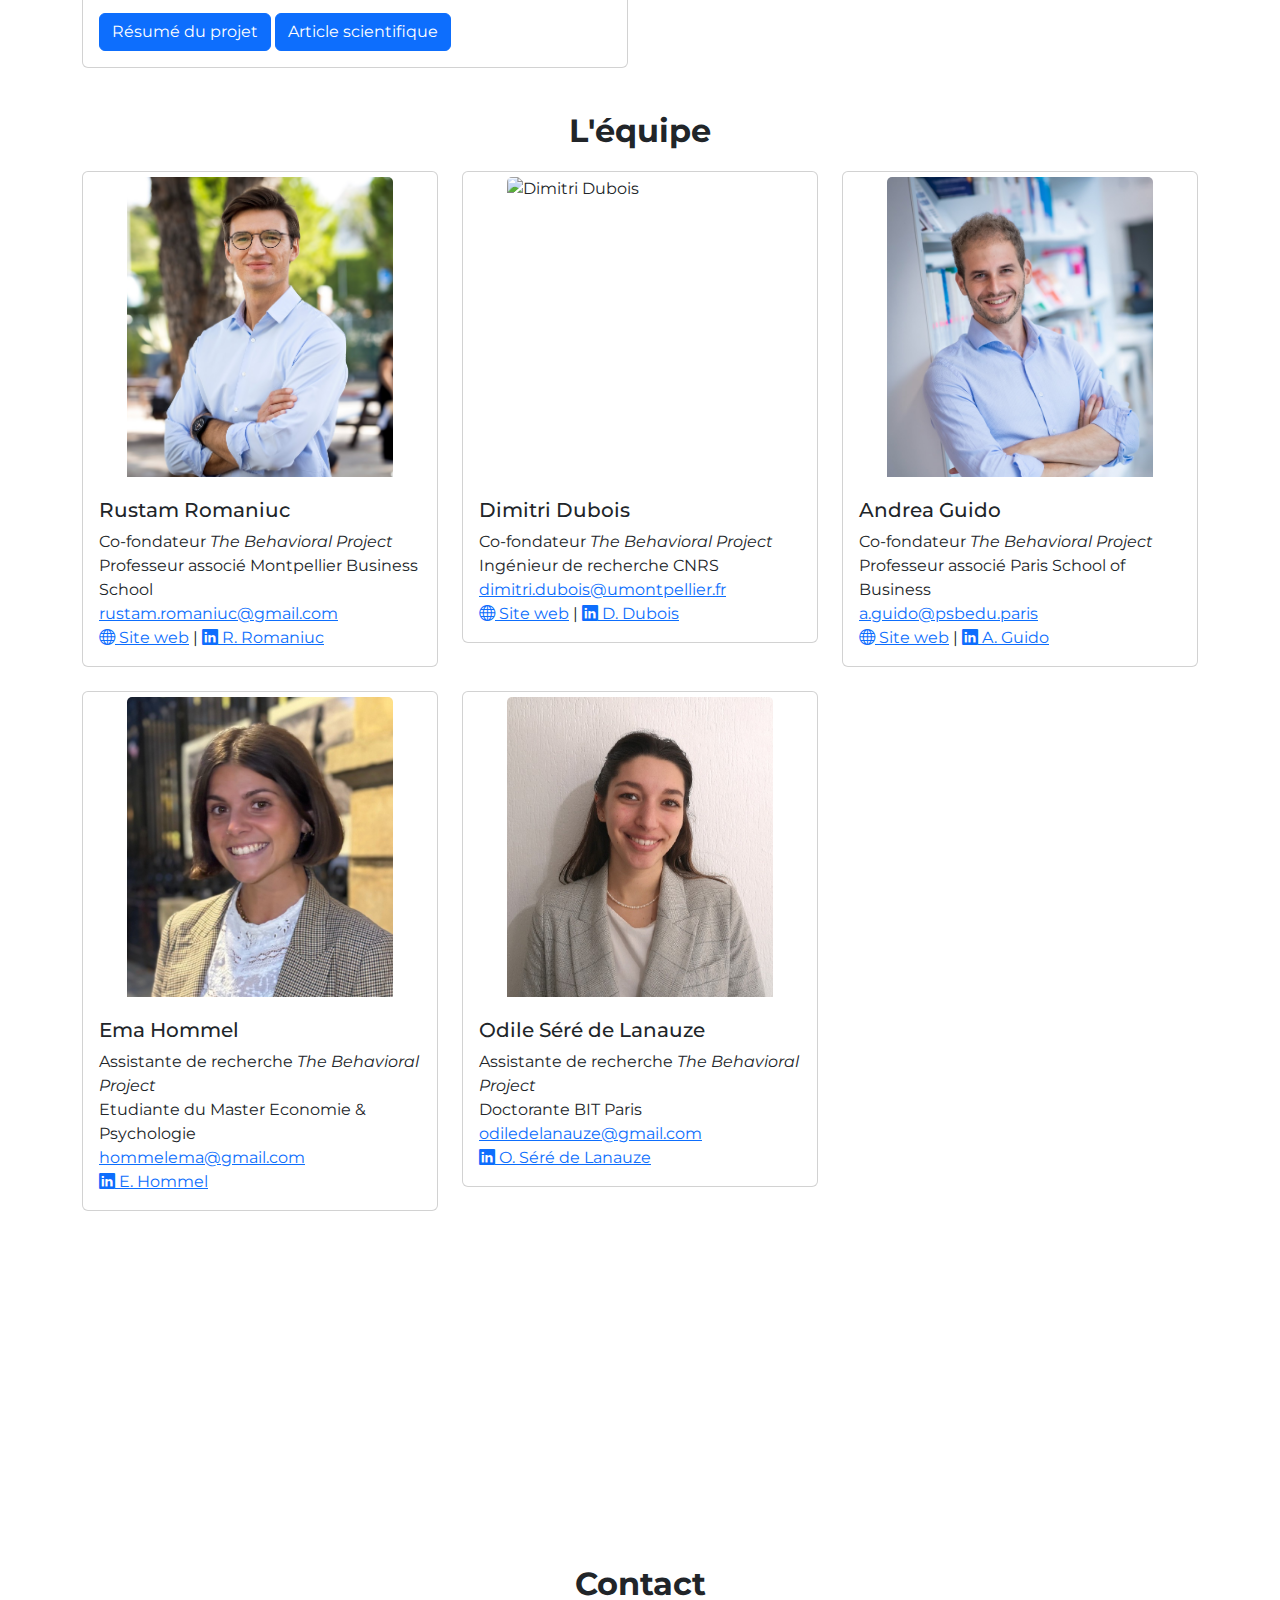
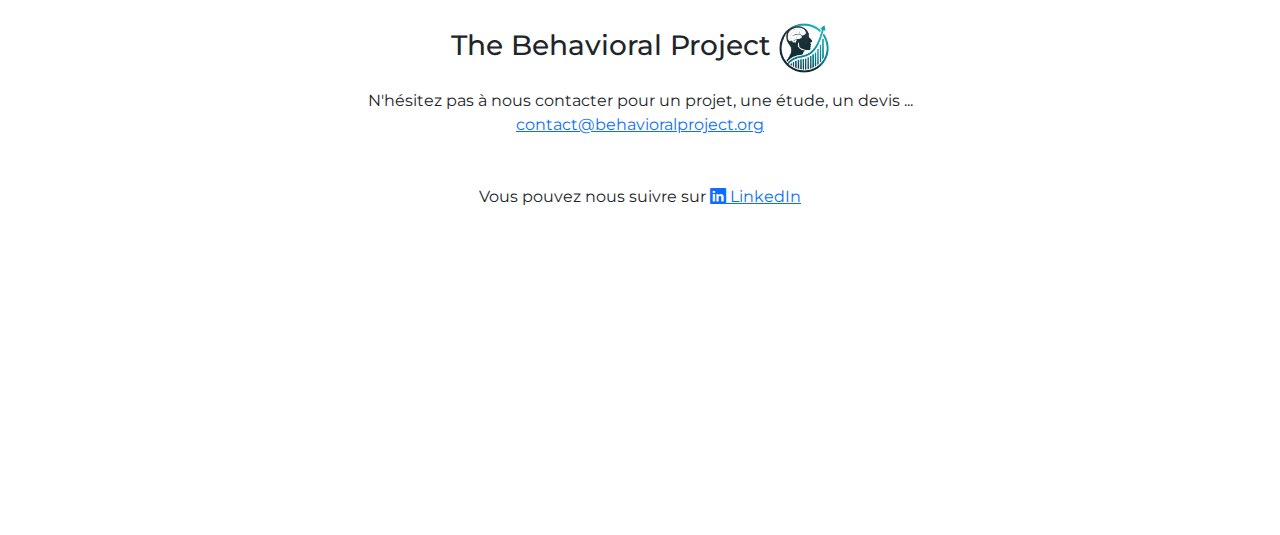
==== commit 60ad66b6: "mise en valeur de certains morceaux de texte" ====
--- a/index.html
+++ b/index.html
@@ -121,7 +121,8 @@
                         <div class="card-body">
                             <h5>Un audit comportemental pour identifier les freins et les facteurs facilitant</h5>
                             <p>
-                                Nous utilisons des méthodes scientifiques (sciences économiques, psychologie, et autres sciences sociales) pour mener un audit comportemental afin d’identifier les motivations derrière les comportements à changer.
+                                Nous utilisons des méthodes scientifiques (sciences économiques, psychologie, et autres sciences sociales) pour mener un
+                                <span class="text-muted fw-bold">audit comportemental</span> afin d’identifier les motivations derrière les comportements à changer.
                             </p>
                         </div>
                     </div>
@@ -134,7 +135,7 @@
                         <div class="card-body">
                             <h5>Une compréhension des comportements basée sur des données</h5>
                             <p>
-                                Qu’il s’agisse de la phase d’exploration des motivations ou du test des solutions élaborées, notre méthode s’appuie sur des données issues d’expériences randomisées contrôlées, d’enquêtes, ou autres méthodes empiriques que nous complétons avec une approche qualitative.
+                                Qu’il s’agisse de la phase d’exploration des motivations ou du test des solutions élaborées, notre méthode s’appuie sur des données issues d’<span class="text-muted fw-bold">expériences randomisées contrôlées, d’enquêtes, ou autres méthodes empiriques</span> que nous complétons avec une approche qualitative.
                             </p>
                         </div>
                     </div>
@@ -147,7 +148,7 @@
                         <div class="card-body">
                             <h5>Une approche basée sur une implication active de l’organisation partenaire</h5>
                             <p>
-                                Nous privilégions une méthode de co-construction où l’organisation partenaire est impliquée de la phase d’exploration des motivations jusqu’à la mise en place d’une expérience contrôlée, en passant par le design des solutions.
+                                Nous privilégions une méthode de co-construction où l’organisation partenaire est impliquée de la phase d’exploration des motivations jusqu’à la mise en place d’une expérience contrôlée, en passant par le <span class="text-muted fw-bold">design des solutions</span>.
                             </p>
                         </div>
                     </div>
@@ -160,7 +161,7 @@
                         <div class="card-body">
                             <h5>La méthode expérimentale pour tester l’impact immédiat et de long terme des solutions</h5>
                             <p>
-                                Nous utilisons la méthode expérimentale pour tester l’impact de nos solutions. Expérimenter c’est provoquer une situation (implémenter une formation, introduire une incitation) et en observer les conséquences dans le groupe traité par rapport à un groupe témoin.
+                                Nous utilisons la méthode expérimentale pour tester l’impact de nos solutions. Expérimenter c’est provoquer une situation (implémenter une formation, introduire une incitation) et en observer les conséquences dans le <span class="text-muted fw-bold">groupe traité par rapport à un groupe témoin</span>.
                             </p>
                         </div>
                     </div>
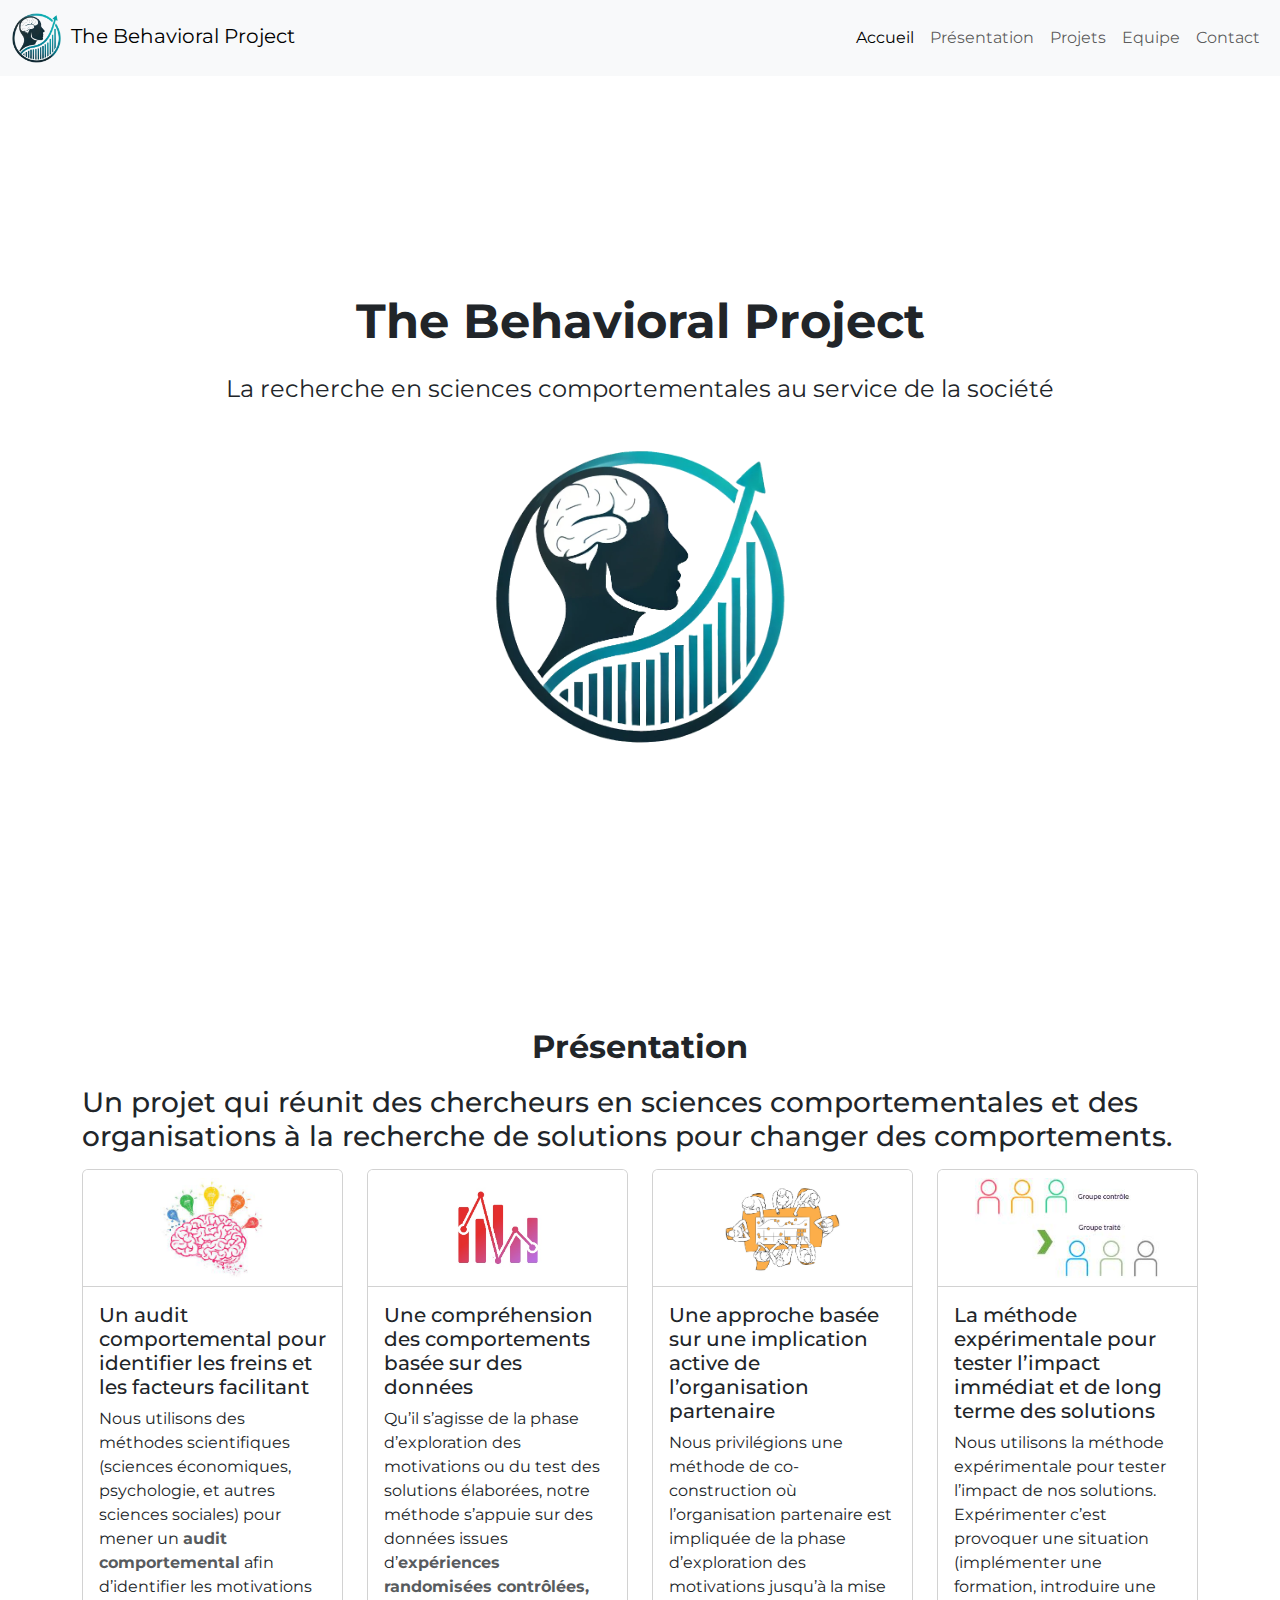
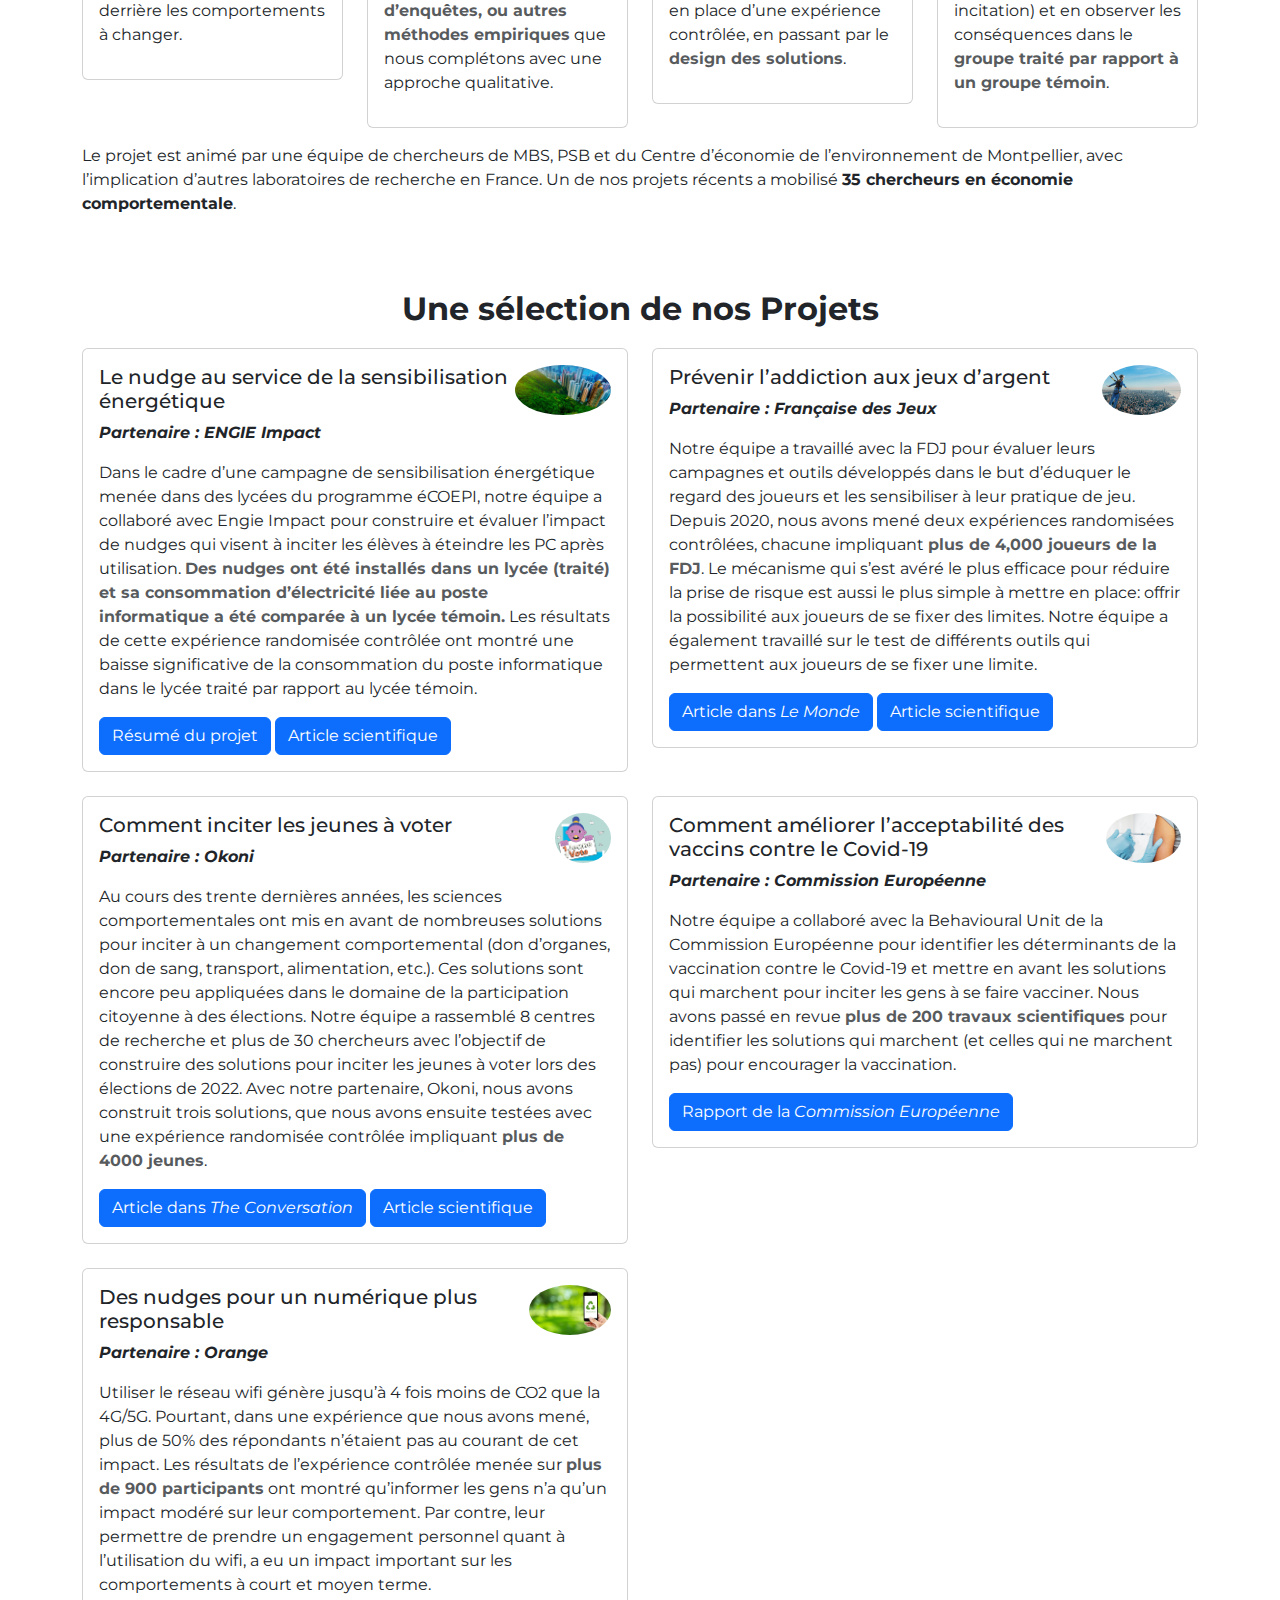
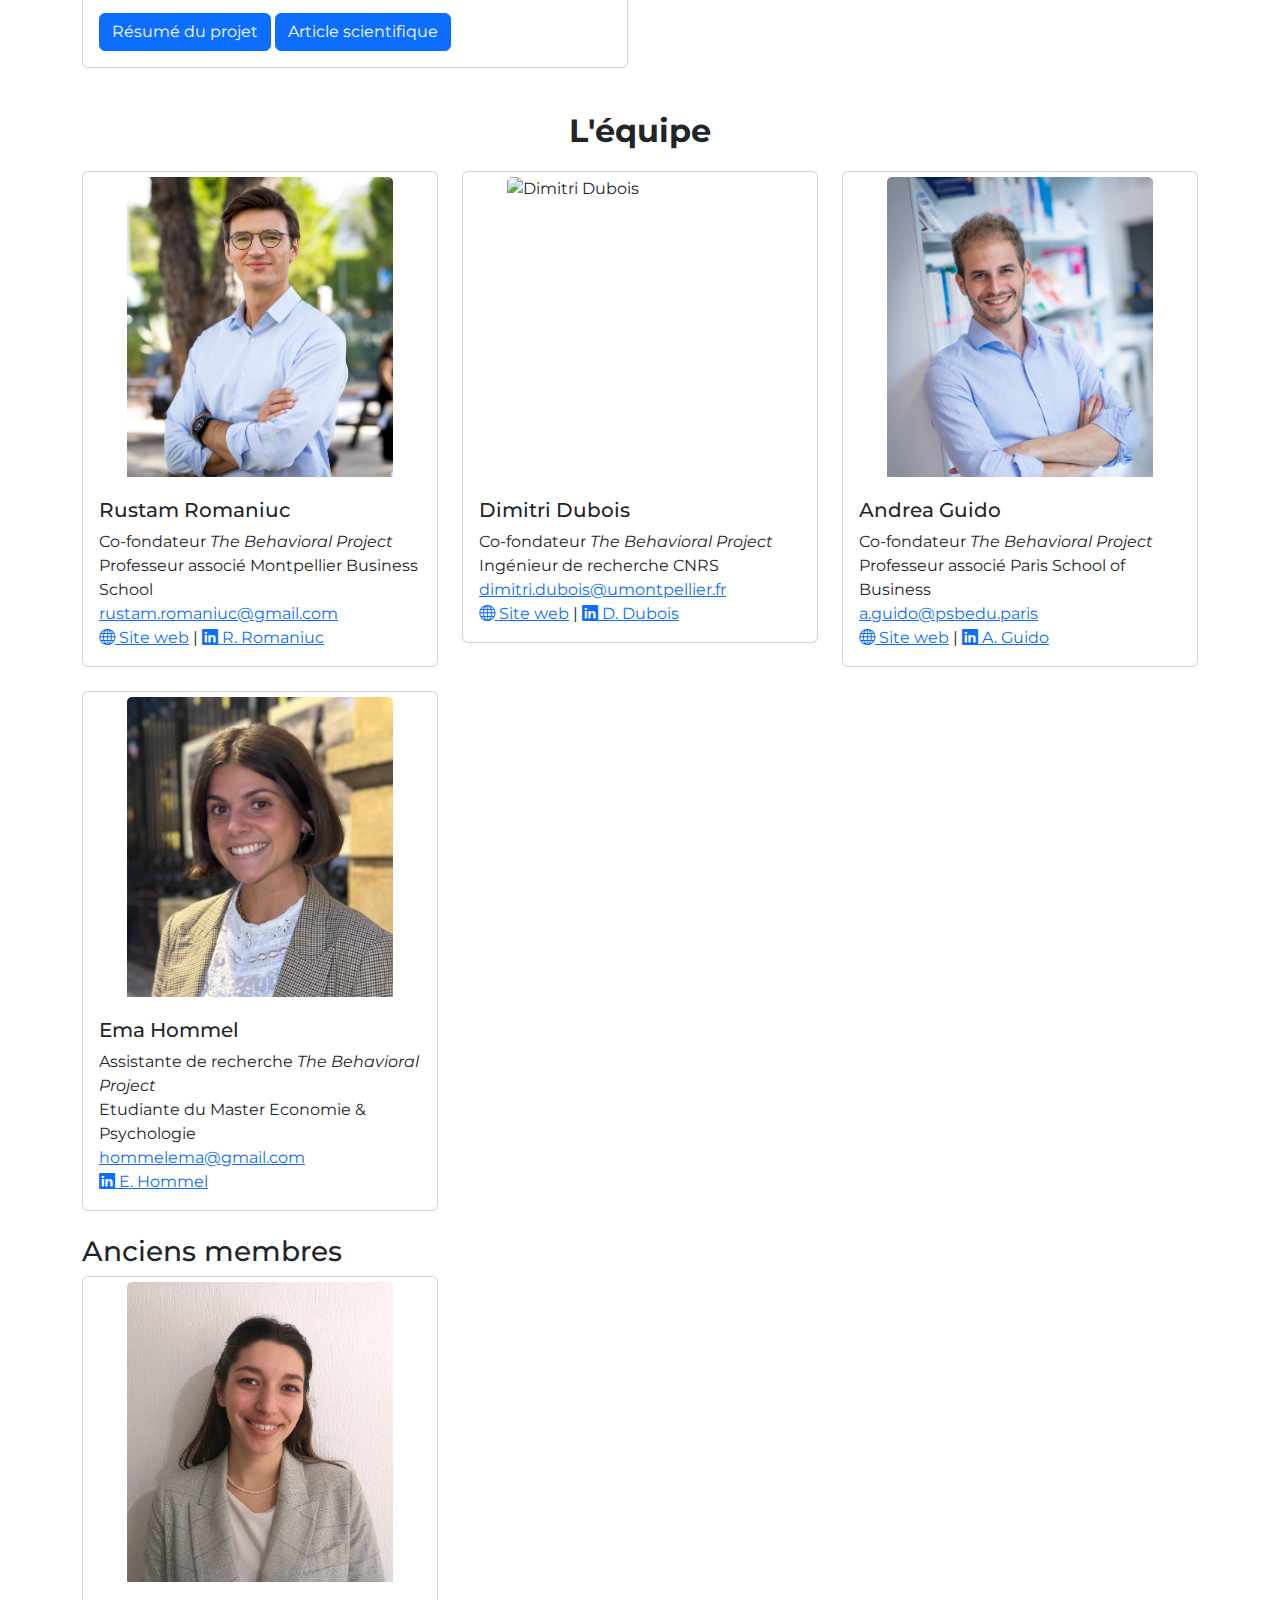
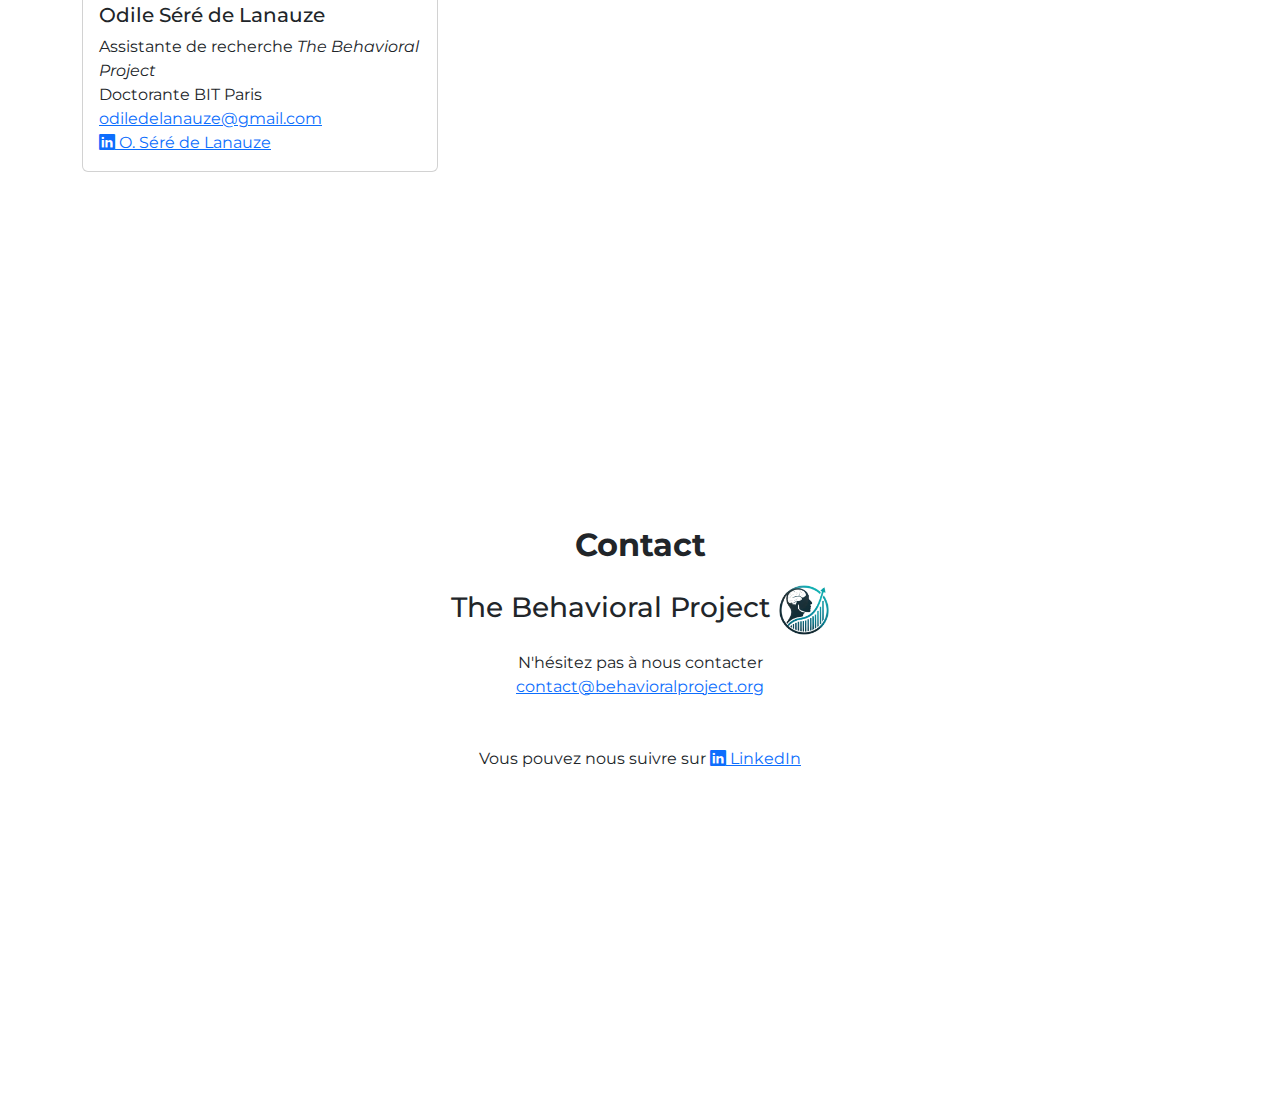
==== commit a961db34: "chatMoldavie : version initiale" ====
--- a/index.html
+++ b/index.html
@@ -345,6 +345,38 @@
                     </div>
                 </div>
                 <div class="col-md-4">
+                    <!-- <div class="card mb-4">
+                        <img src="img/Andrea_Guido.jpg" class="card-img-top" alt="Andrea Guido">
+                        <div class="card-body">
+                            <h5 class="card-title">Andrea Guido</h5>
+                            <p class="card-text">
+                                Co-fondateur <span class="fst-italic">The Behavioral Project</span><br>
+                                Professeur associé Paris School of Business<br>
+                                <a href="mailto:a.guido@psbedu.paris">a.guido@psbedu.paris</a> <br>
+                                <a href="https://sites.google.com/site/andreaguidouni/home" target="_blank"><i class="bi bi-globe"></i> Site web</a> |                                <a href="https://www.linkedin.com/in/andrea-guido-709583216/" target="_blank"><i class="bi bi-linkedin"></i> A. Guido</a>
+                            </p>
+                        </div>
+                    </div> -->
+                </div>
+                <div class="col-md-4">
+                    <!-- <div class="card mb-4">
+                        <img src="img/Andrea_Guido.jpg" class="card-img-top" alt="Andrea Guido">
+                        <div class="card-body">
+                            <h5 class="card-title">Andrea Guido</h5>
+                            <p class="card-text">
+                                Co-fondateur <span class="fst-italic">The Behavioral Project</span><br>
+                                Professeur associé Paris School of Business<br>
+                                <a href="mailto:a.guido@psbedu.paris">a.guido@psbedu.paris</a> <br>
+                                <a href="https://sites.google.com/site/andreaguidouni/home" target="_blank"><i class="bi bi-globe"></i> Site web</a> |                                <a href="https://www.linkedin.com/in/andrea-guido-709583216/" target="_blank"><i class="bi bi-linkedin"></i> A. Guido</a>
+                            </p>
+                        </div>
+                    </div> -->
+                </div>
+            </div>
+
+            <div class="row">
+                <h3>Anciens membres</h3>
+                <div class="col-md-4">
                     <div class="card mb-4">
                         <img src="img/Odile_SereDeLanauze.jpg" class="card-img-top" alt="Odile Séré de Lanauze">
                         <div class="card-body">
@@ -358,20 +390,6 @@
                             </p>
                         </div>
                     </div>
-                </div>
-                <div class="col-md-4">
-                    <!-- <div class="card mb-4">
-                        <img src="img/Andrea_Guido.jpg" class="card-img-top" alt="Andrea Guido">
-                        <div class="card-body">
-                            <h5 class="card-title">Andrea Guido</h5>
-                            <p class="card-text">
-                                Co-fondateur <span class="fst-italic">The Behavioral Project</span><br>
-                                Professeur associé Paris School of Business<br>
-                                <a href="mailto:a.guido@psbedu.paris">a.guido@psbedu.paris</a> <br>
-                                <a href="https://sites.google.com/site/andreaguidouni/home" target="_blank"><i class="bi bi-globe"></i> Site web</a> |                                <a href="https://www.linkedin.com/in/andrea-guido-709583216/" target="_blank"><i class="bi bi-linkedin"></i> A. Guido</a>
-                            </p>
-                        </div>
-                    </div> -->
                 </div>
             </div>
         </div>
@@ -383,7 +401,7 @@
             <h2 class="section-title">Contact</h2>
             <h3 class="mb-3">The Behavioral Project <img src="img/bp_logo.png" alt="The Behavioral Project" style="height: 50px"></h3>
             <p>
-                N'hésitez pas à nous contacter pour un projet, une étude, un devis ... <br>
+                N'hésitez pas à nous contacter<br>
                 <a href="mailto:contact@Behavioralproject.org">contact@behavioralproject.org</a>
             </p>
             <p class="mt-5">
